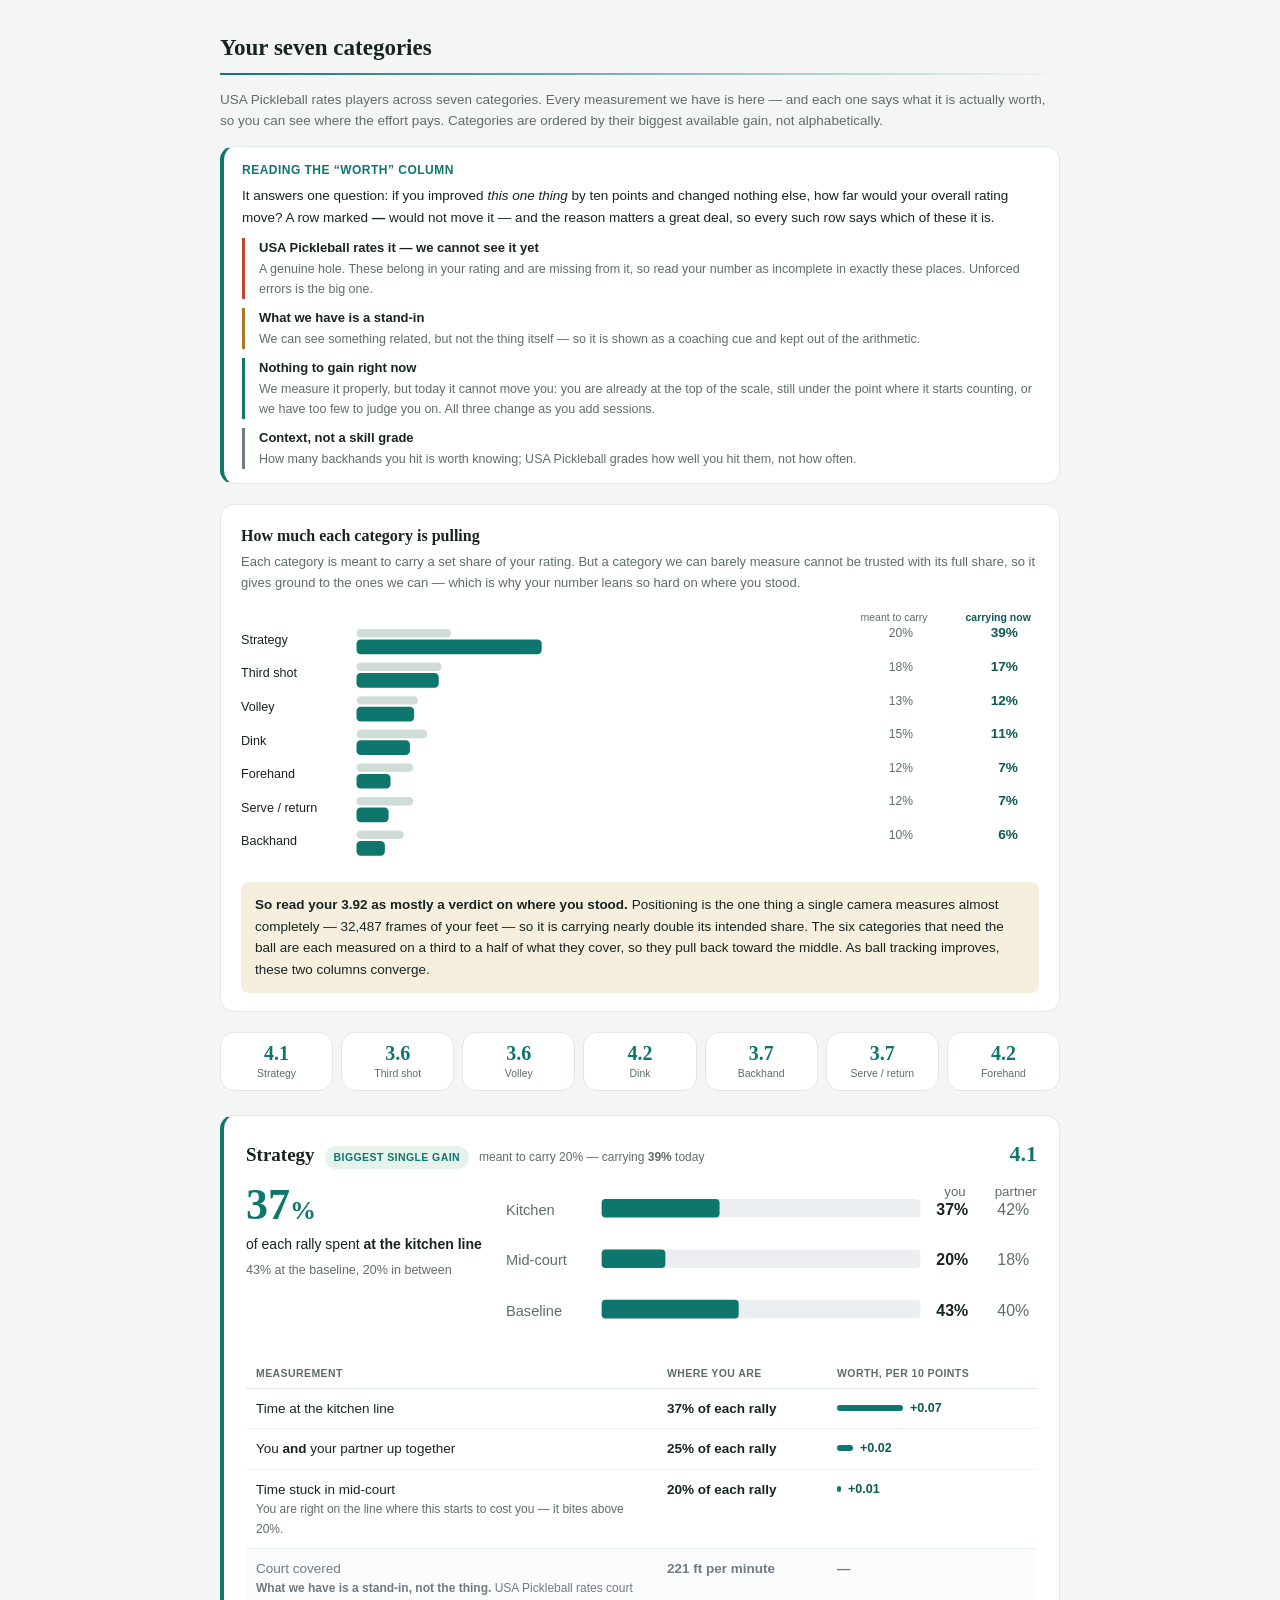
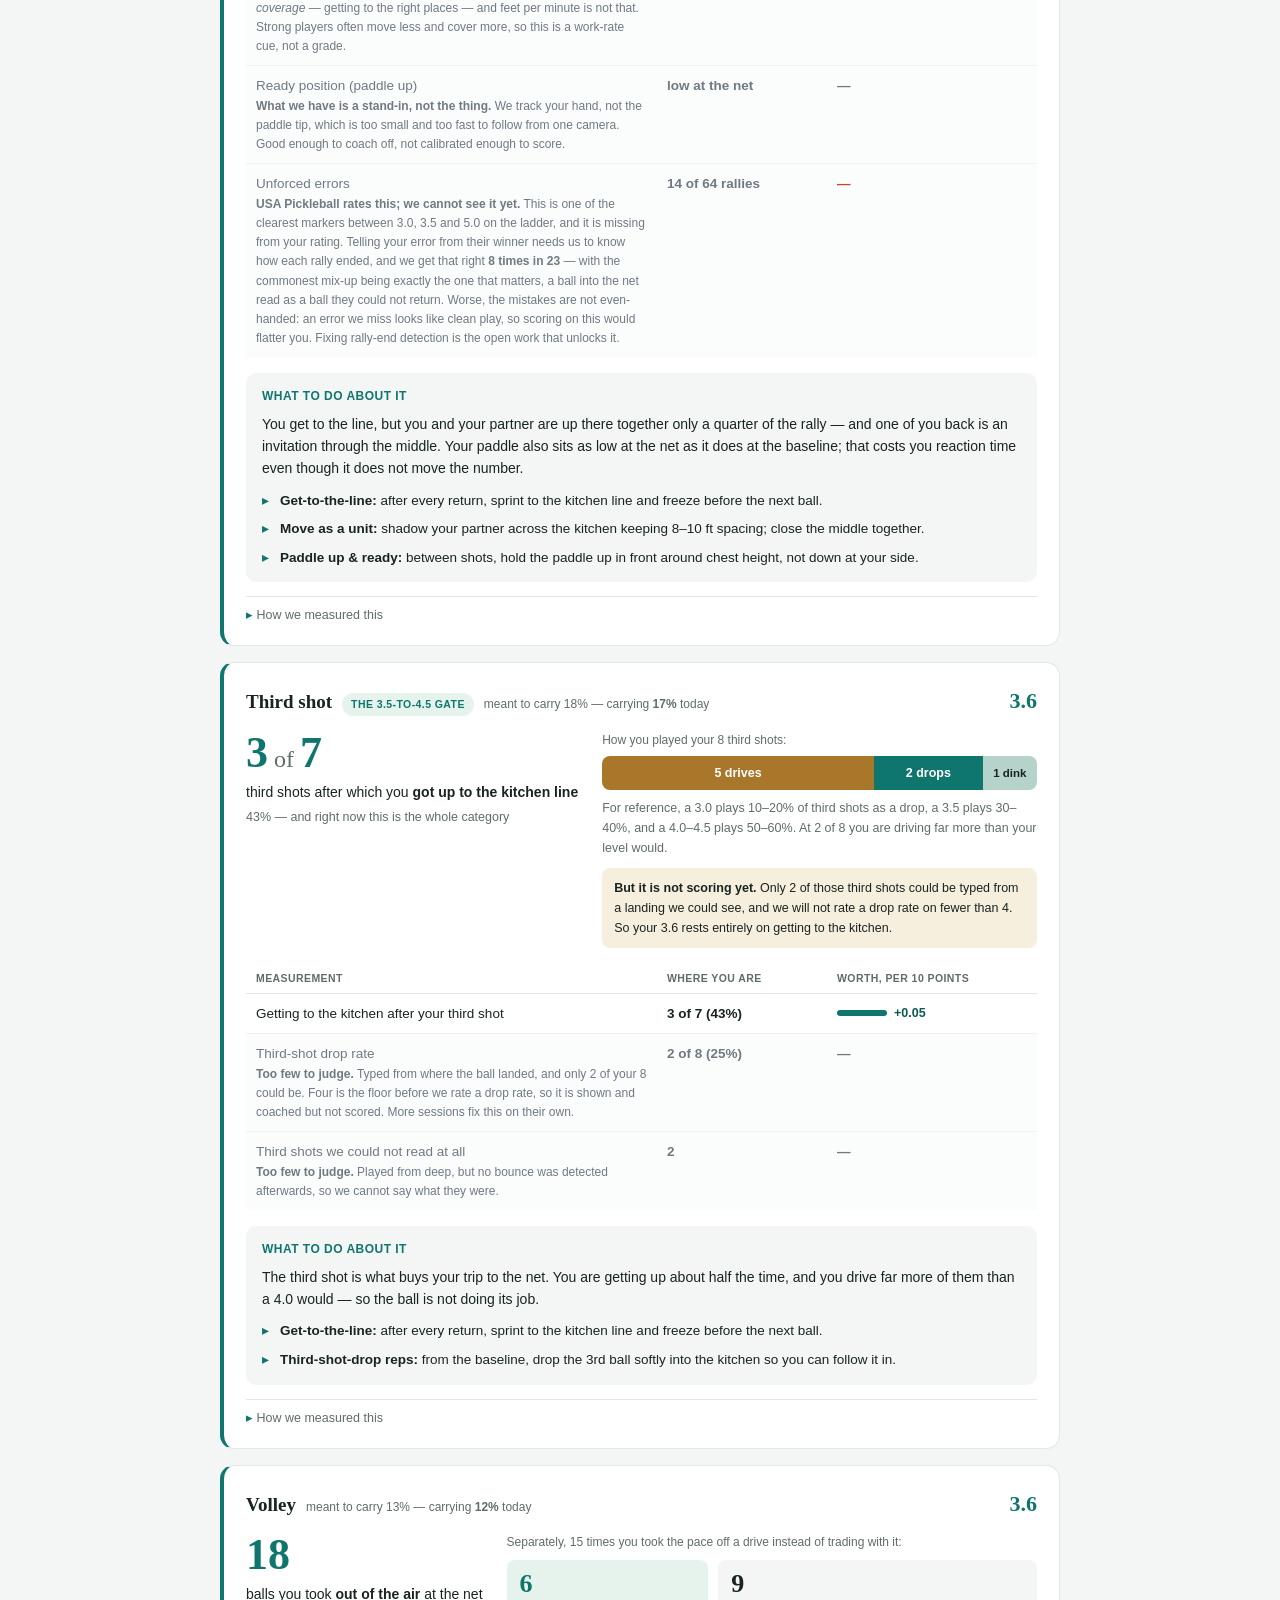
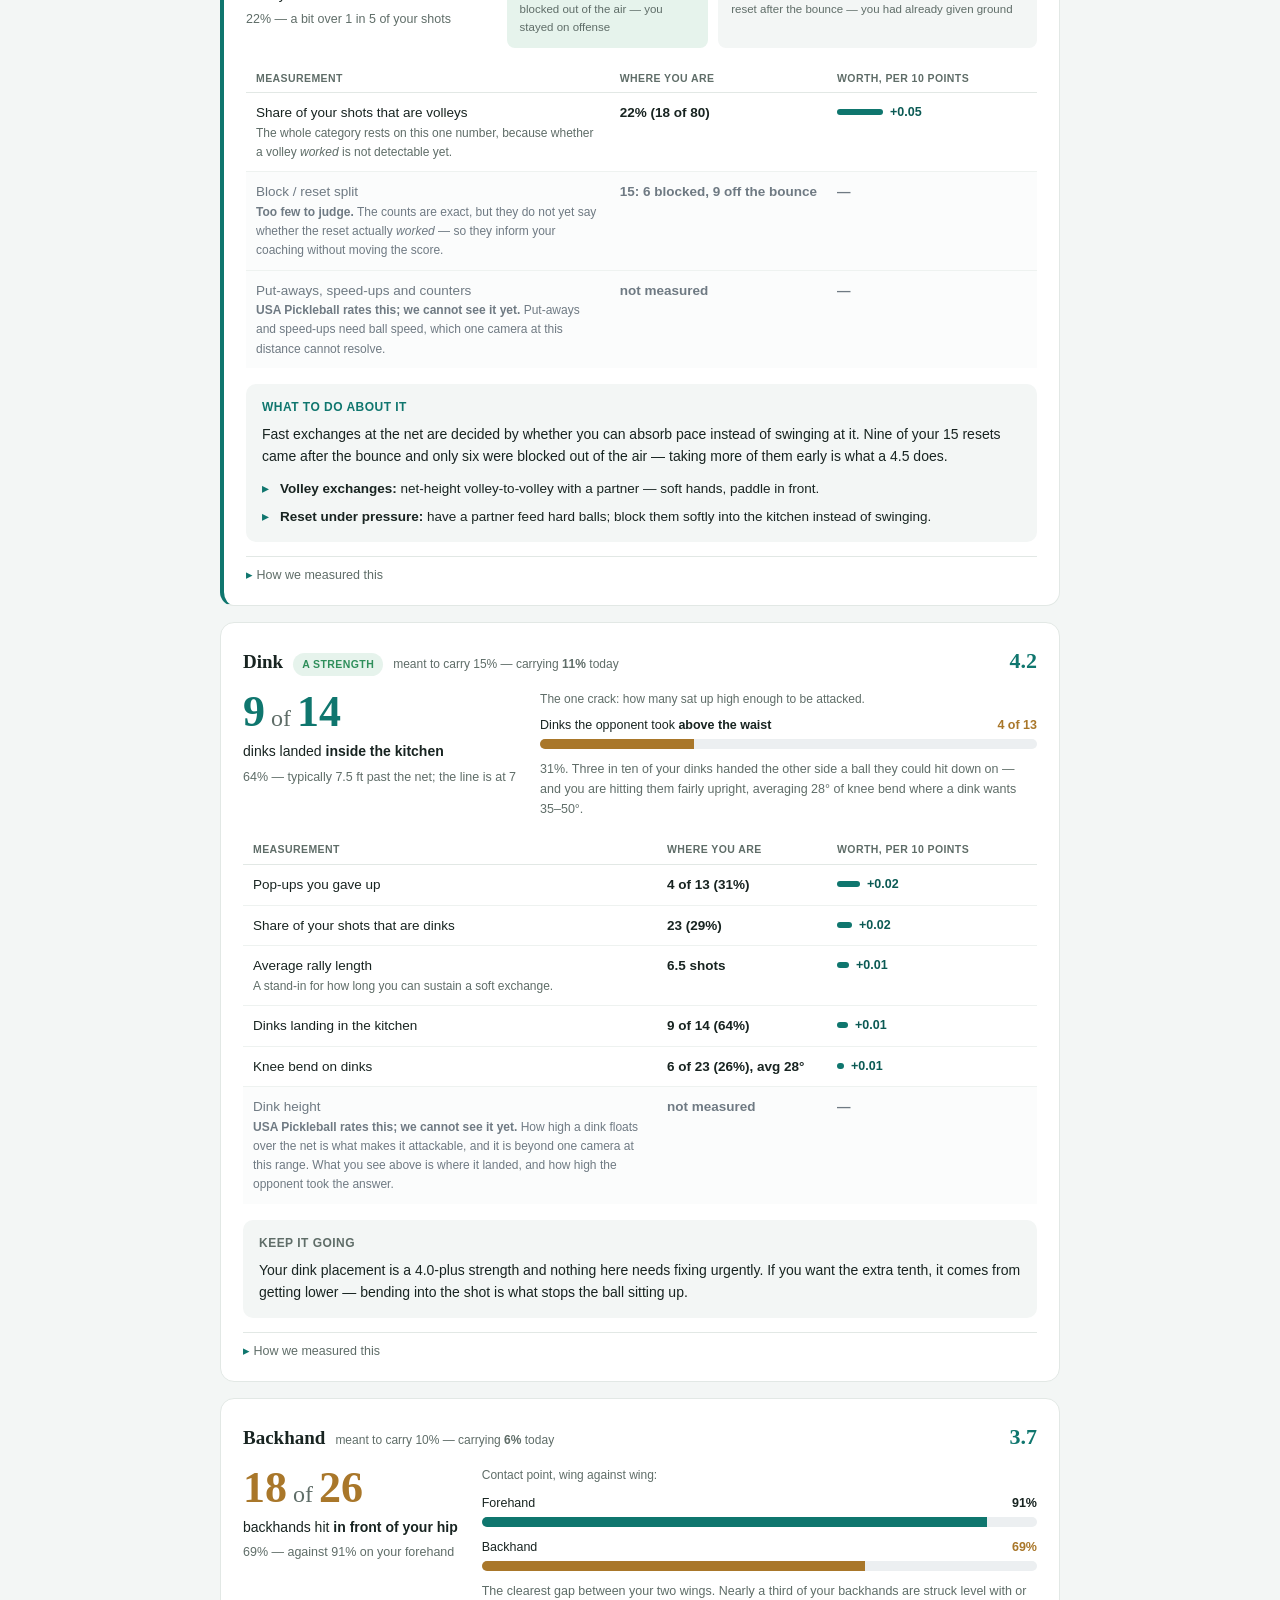
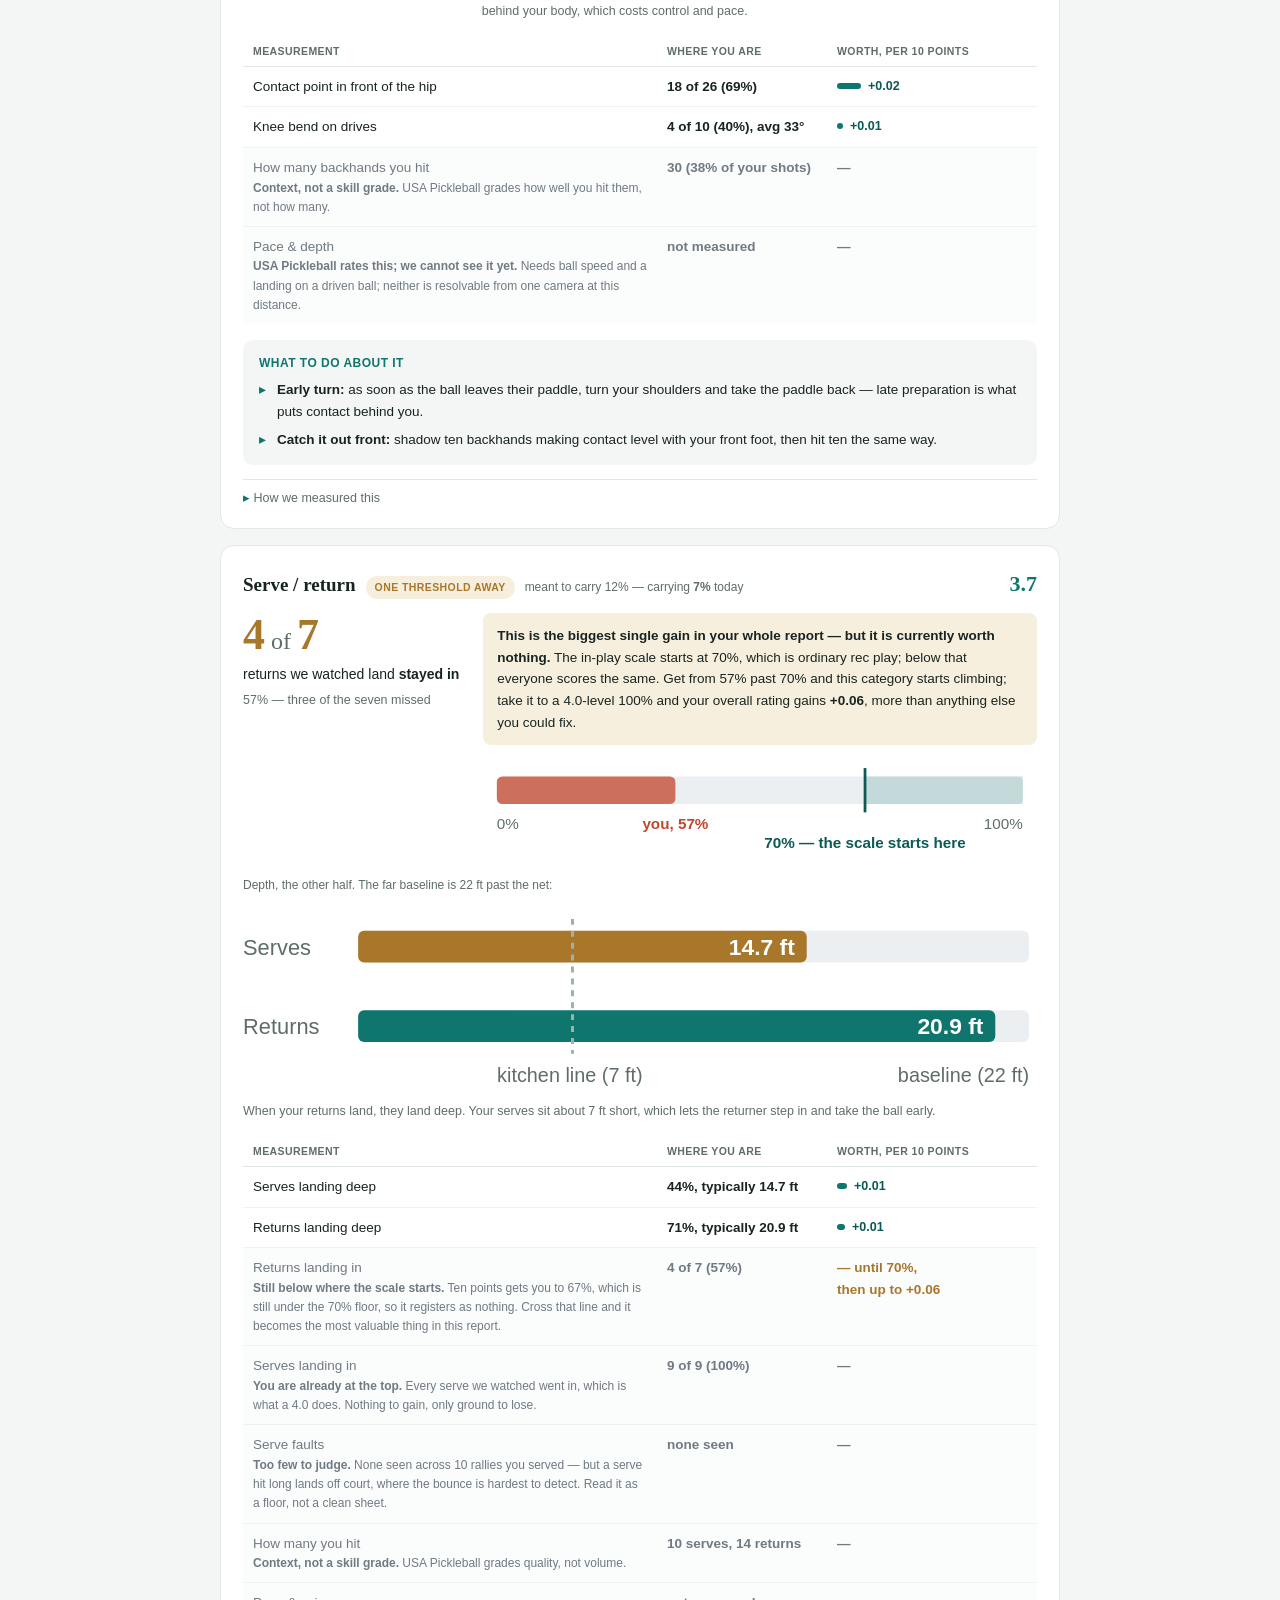
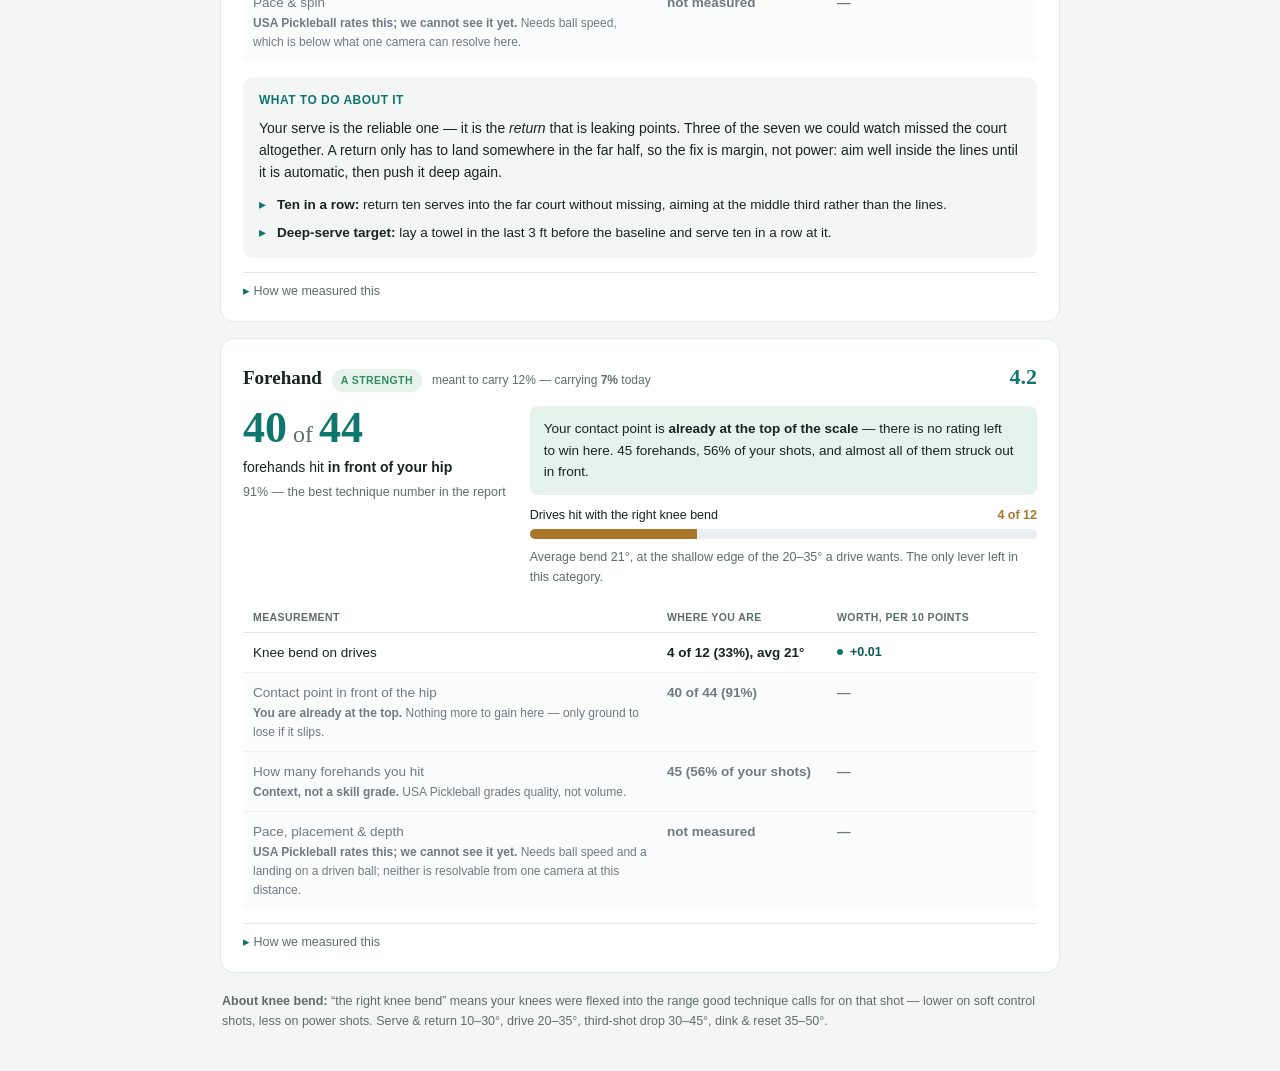
==== docs/design/Categories.dc.html @ 602f4922 "Save the report redesign, and the tool that made its numbers defensible The design is decided and re" ====
<!doctype html>
<html>
<head>
  <meta charset="utf-8">
  <script src="./support.js"></script>
</head>
<body>
<x-dc>
<helmet>
  <style>
    body{margin:0;background:#f3f6f5;color:#182421;
      font-family:-apple-system,BlinkMacSystemFont,"Segoe UI",Roboto,Helvetica,Arial,sans-serif;
      font-size:15px;line-height:1.6;-webkit-font-smoothing:antialiased;}
    a{color:#0b5a54;} a:hover{color:#0f766e;}
    h1,h2,h3,.serif{font-family:"Iowan Old Style","Palatino Linotype",Palatino,"Book Antiqua",Georgia,serif;}
    .num{font-variant-numeric:tabular-nums;}
    .mt{width:100%; border-collapse:collapse; font-size:13.5px;}
    .mt th{text-align:left; padding:6px 10px; color:#5f6d68; font-weight:600; font-size:10.5px;
      text-transform:uppercase; letter-spacing:.04em; border-bottom:1px solid #e2e8e5;}
    .mt td{padding:9px 10px; border-bottom:1px solid #eef2f0; vertical-align:top;}
    .mt tr:last-child td{border-bottom:0;}
    .mt .v{font-variant-numeric:tabular-nums; font-weight:600; white-space:nowrap;}
    .lev{display:flex; align-items:center; gap:7px; white-space:nowrap;}
    .lev i{display:block; height:6px; border-radius:3px; background:#0f766e;}
    .lev b{font-variant-numeric:tabular-nums; font-size:12.5px; color:#0b5a54;}
    .off td{color:#6f7a83; background:#fbfcfc;}
    .off .v{font-weight:600; color:#6f7a83;}
    .card{background:#ffffff; border:1px solid #e2e8e5; border-radius:14px;}
    .chip{font-size:10.5px; font-weight:700; letter-spacing:.04em; text-transform:uppercase;
      padding:3px 9px; border-radius:20px; white-space:nowrap;}
    .drill{font-size:13.5px; padding-left:18px; position:relative;}
    .drill span{position:absolute; left:0; color:#0f766e;}
    details > summary{cursor:pointer; list-style:none; color:#5f6d68; font-size:12.5px;
      padding:8px 0 0; border-top:1px solid #e2e8e5; margin-top:14px;}
    details > summary::-webkit-details-marker{display:none;}
    details > summary::before{content:"▸ "; color:#0f766e;}
    details[open] > summary::before{content:"▾ ";}
    details > summary:hover{color:#0b5a54;}
  </style>
</helmet>

<div style="max-width:840px; margin:0 auto; padding:30px 20px 40px;">

  <h2 style="font-size:23px; margin:0 0 6px; font-weight:600;">Your seven categories</h2>
  <div style="height:2px; background:linear-gradient(90deg,#0f766e,transparent); margin:0 0 14px;"></div>
  <p style="color:#5f6d68; font-size:13.5px; margin:0 0 14px; text-wrap:pretty;">USA Pickleball rates players across seven categories. Every measurement we have is here &mdash; and each one says what it is actually worth, so you can see where the effort pays. Categories are ordered by their biggest available gain, not alphabetically.</p>

  <div class="card" style="padding:14px 18px; margin-bottom:20px; border-left:4px solid #0f766e;">
    <div style="font-size:12px; font-weight:700; letter-spacing:.04em; text-transform:uppercase; color:#0f766e; margin-bottom:5px;">Reading the &ldquo;worth&rdquo; column</div>
    <p style="margin:0 0 10px; font-size:13.5px; text-wrap:pretty;">It answers one question: if you improved <i>this one thing</i> by ten points and changed nothing else, how far would your overall rating move? A row marked <b>&mdash;</b> would not move it &mdash; and the reason matters a great deal, so every such row says which of these it is.</p>
    <div style="display:flex; flex-direction:column; gap:9px;">
      <div style="padding-left:14px; border-left:3px solid #c2452d;">
        <div style="font-size:13px; font-weight:700;">USA Pickleball rates it &mdash; we cannot see it yet</div>
        <div style="font-size:12.5px; color:#5f6d68; text-wrap:pretty;">A genuine hole. These belong in your rating and are missing from it, so read your number as incomplete in exactly these places. Unforced errors is the big one.</div>
      </div>
      <div style="padding-left:14px; border-left:3px solid #a9772a;">
        <div style="font-size:13px; font-weight:700;">What we have is a stand-in</div>
        <div style="font-size:12.5px; color:#5f6d68; text-wrap:pretty;">We can see something related, but not the thing itself &mdash; so it is shown as a coaching cue and kept out of the arithmetic.</div>
      </div>
      <div style="padding-left:14px; border-left:3px solid #0f766e;">
        <div style="font-size:13px; font-weight:700;">Nothing to gain right now</div>
        <div style="font-size:12.5px; color:#5f6d68; text-wrap:pretty;">We measure it properly, but today it cannot move you: you are already at the top of the scale, still under the point where it starts counting, or we have too few to judge you on. All three change as you add sessions.</div>
      </div>
      <div style="padding-left:14px; border-left:3px solid #6f7a83;">
        <div style="font-size:13px; font-weight:700;">Context, not a skill grade</div>
        <div style="font-size:12.5px; color:#5f6d68; text-wrap:pretty;">How many backhands you hit is worth knowing; USA Pickleball grades how well you hit them, not how often.</div>
      </div>
    </div>
  </div>


  <div class="card" style="padding:18px 20px; margin-bottom:20px;">
    <h3 style="font-size:16px; margin:0 0 4px; font-weight:600;">How much each category is pulling</h3>
    <p style="margin:0 0 14px; font-size:13px; color:#5f6d68; text-wrap:pretty;">Each category is meant to carry a set share of your rating. But a category we can barely measure cannot be trusted with its full share, so it gives ground to the ones we can &mdash; which is why your number leans so hard on where you stood.</p>
    <svg viewBox="0 0 760 250" style="width:100%; height:auto; display:block;" role="img" aria-label="Intended versus actual share of the rating, by category">
      <g font-family="-apple-system,Segoe UI,Roboto,Helvetica,Arial,sans-serif" font-size="11" fill="#5f6d68">
        <text x="590" y="12" font-size="10">meant to carry</text>
        <text x="690" y="12" font-size="10" font-weight="700" fill="#0b5a54">carrying now</text>
      </g>
      <g font-family="-apple-system,Segoe UI,Roboto,Helvetica,Arial,sans-serif" font-size="12" fill="#182421">
        <text x="0" y="34">Strategy</text>
        <text x="0" y="66">Third shot</text>
        <text x="0" y="98">Volley</text>
        <text x="0" y="130">Dink</text>
        <text x="0" y="162">Forehand</text>
        <text x="0" y="194">Serve / return</text>
        <text x="0" y="226">Backhand</text>
      </g>
      <g fill="#cfdcd7">
        <rect x="110" y="20" width="90" height="8" rx="4"></rect>
        <rect x="110" y="52" width="81" height="8" rx="4"></rect>
        <rect x="110" y="84" width="58.5" height="8" rx="4"></rect>
        <rect x="110" y="116" width="67.5" height="8" rx="4"></rect>
        <rect x="110" y="148" width="54" height="8" rx="4"></rect>
        <rect x="110" y="180" width="54" height="8" rx="4"></rect>
        <rect x="110" y="212" width="45" height="8" rx="4"></rect>
      </g>
      <g fill="#0f766e">
        <rect x="110" y="30" width="176.4" height="14" rx="4"></rect>
        <rect x="110" y="62" width="78.3" height="14" rx="4"></rect>
        <rect x="110" y="94" width="54.9" height="14" rx="4"></rect>
        <rect x="110" y="126" width="50.9" height="14" rx="4"></rect>
        <rect x="110" y="158" width="32.4" height="14" rx="4"></rect>
        <rect x="110" y="190" width="30.6" height="14" rx="4"></rect>
        <rect x="110" y="222" width="27" height="14" rx="4"></rect>
      </g>
      <g font-family="-apple-system,Segoe UI,Roboto,Helvetica,Arial,sans-serif" font-size="11.5" fill="#5f6d68" text-anchor="end">
        <text x="640" y="28">20%</text><text x="640" y="60">18%</text><text x="640" y="92">13%</text>
        <text x="640" y="124">15%</text><text x="640" y="156">12%</text><text x="640" y="188">12%</text>
        <text x="640" y="220">10%</text>
      </g>
      <g font-family="-apple-system,Segoe UI,Roboto,Helvetica,Arial,sans-serif" font-size="13" font-weight="700" fill="#0b5a54" text-anchor="end">
        <text x="740" y="28">39%</text><text x="740" y="60">17%</text><text x="740" y="92">12%</text>
        <text x="740" y="124">11%</text><text x="740" y="156">7%</text><text x="740" y="188">7%</text>
        <text x="740" y="220">6%</text>
      </g>
    </svg>
    <div style="background:#f7efdd; border-radius:8px; padding:12px 14px; margin-top:12px;">
      <div style="font-size:13.5px; text-wrap:pretty;"><b>So read your 3.92 as mostly a verdict on where you stood.</b> Positioning is the one thing a single camera measures almost completely &mdash; 32,487 frames of your feet &mdash; so it is carrying nearly double its intended share. The six categories that need the ball are each measured on a third to a half of what they cover, so they pull back toward the middle. As ball tracking improves, these two columns converge.</div>
    </div>
  </div>

  <!-- MAP -->
  <div style="display:grid; grid-template-columns:repeat(7, minmax(0,1fr)); gap:8px; margin-bottom:24px;">
    <div class="card" style="padding:10px 6px; text-align:center;"><div class="serif num" style="font-size:20px; font-weight:600; color:#0f766e; line-height:1;">4.1</div><div style="font-size:10.5px; color:#5f6d68; margin-top:4px; line-height:1.3;">Strategy</div></div>
    <div class="card" style="padding:10px 6px; text-align:center;"><div class="serif num" style="font-size:20px; font-weight:600; color:#0f766e; line-height:1;">3.6</div><div style="font-size:10.5px; color:#5f6d68; margin-top:4px; line-height:1.3;">Third shot</div></div>
    <div class="card" style="padding:10px 6px; text-align:center;"><div class="serif num" style="font-size:20px; font-weight:600; color:#0f766e; line-height:1;">3.6</div><div style="font-size:10.5px; color:#5f6d68; margin-top:4px; line-height:1.3;">Volley</div></div>
    <div class="card" style="padding:10px 6px; text-align:center;"><div class="serif num" style="font-size:20px; font-weight:600; color:#0f766e; line-height:1;">4.2</div><div style="font-size:10.5px; color:#5f6d68; margin-top:4px; line-height:1.3;">Dink</div></div>
    <div class="card" style="padding:10px 6px; text-align:center;"><div class="serif num" style="font-size:20px; font-weight:600; color:#0f766e; line-height:1;">3.7</div><div style="font-size:10.5px; color:#5f6d68; margin-top:4px; line-height:1.3;">Backhand</div></div>
    <div class="card" style="padding:10px 6px; text-align:center;"><div class="serif num" style="font-size:20px; font-weight:600; color:#0f766e; line-height:1;">3.7</div><div style="font-size:10.5px; color:#5f6d68; margin-top:4px; line-height:1.3;">Serve / return</div></div>
    <div class="card" style="padding:10px 6px; text-align:center;"><div class="serif num" style="font-size:20px; font-weight:600; color:#0f766e; line-height:1;">4.2</div><div style="font-size:10.5px; color:#5f6d68; margin-top:4px; line-height:1.3;">Forehand</div></div>
  </div>

  <!-- ============ 1. STRATEGY ============ -->
  <div class="card" style="border-left:4px solid #0f766e; padding:20px 22px; margin:0 0 16px;">
    <div style="display:flex; align-items:baseline; gap:10px; flex-wrap:wrap; margin-bottom:12px;">
      <h3 style="font-size:19px; margin:0; font-weight:600;">Strategy</h3>
      <span class="chip" style="color:#0f766e; background:#e6f3ec;">Biggest single gain</span>
      <span style="font-size:12px; color:#5f6d68;">meant to carry 20% &mdash; carrying <b>39%</b> today</span>
      <span class="serif num" style="margin-left:auto; font-size:22px; font-weight:600; color:#0f766e;">4.1</span>
    </div>

    <div style="display:flex; flex-wrap:wrap; gap:24px; align-items:flex-start; margin-bottom:16px;">
      <div style="min-width:180px;">
        <div class="serif num" style="font-size:44px; font-weight:600; color:#0f766e; line-height:1;">37<span style="font-size:26px;">%</span></div>
        <p style="margin:6px 0 0; font-size:14px; text-wrap:pretty;">of each rally spent <b>at the kitchen line</b></p>
        <p style="margin:4px 0 0; color:#5f6d68; font-size:12.5px;">43% at the baseline, 20% in between</p>
      </div>
      <div style="flex:1; min-width:300px;">
        <svg viewBox="0 0 400 120" style="width:100%; height:auto; display:block;" role="img" aria-label="Your court time by zone against your partner's">
          <g font-family="-apple-system,Segoe UI,Roboto,Helvetica,Arial,sans-serif" font-size="11" fill="#5f6d68">
            <text x="0" y="24">Kitchen</text><text x="0" y="62">Mid-court</text><text x="0" y="100">Baseline</text>
            <text x="330" y="10" font-size="10">you</text><text x="368" y="10" font-size="10">partner</text>
          </g>
          <g>
            <rect x="72" y="12" width="240" height="14" rx="3" fill="#eceff1"></rect>
            <rect x="72" y="12" width="88.8" height="14" rx="3" fill="#0f766e"></rect>
            <rect x="72" y="50" width="240" height="14" rx="3" fill="#eceff1"></rect>
            <rect x="72" y="50" width="48" height="14" rx="3" fill="#0f766e"></rect>
            <rect x="72" y="88" width="240" height="14" rx="3" fill="#eceff1"></rect>
            <rect x="72" y="88" width="103.2" height="14" rx="3" fill="#0f766e"></rect>
          </g>
          <g font-family="-apple-system,Segoe UI,Roboto,Helvetica,Arial,sans-serif" font-size="12" font-weight="700" fill="#182421" text-anchor="middle">
            <text x="336" y="24">37%</text><text x="336" y="62">20%</text><text x="336" y="100">43%</text>
          </g>
          <g font-family="-apple-system,Segoe UI,Roboto,Helvetica,Arial,sans-serif" font-size="12" fill="#5f6d68" text-anchor="middle">
            <text x="382" y="24">42%</text><text x="382" y="62">18%</text><text x="382" y="100">40%</text>
          </g>
        </svg>
      </div>
    </div>

    <table class="mt">
      <thead><tr><th>Measurement</th><th style="width:150px;">Where you are</th><th style="width:190px;">Worth, per 10 points</th></tr></thead>
      <tbody>
        <tr><td>Time at the kitchen line</td><td class="v">37% of each rally</td><td><div class="lev"><i style="width:66px;"></i><b>+0.07</b></div></td></tr>
        <tr><td>You <b>and</b> your partner up together</td><td class="v">25% of each rally</td><td><div class="lev"><i style="width:16px;"></i><b>+0.02</b></div></td></tr>
        <tr><td>Time stuck in mid-court<div style="font-size:12px; color:#5f6d68;">You are right on the line where this starts to cost you &mdash; it bites above 20%.</div></td><td class="v">20% of each rally</td><td><div class="lev"><i style="width:4px;"></i><b>+0.01</b></div></td></tr>
        <tr class="off"><td>Court covered<div style="font-size:12px;"><b>What we have is a stand-in, not the thing.</b> USA Pickleball rates court <i>coverage</i> &mdash; getting to the right places &mdash; and feet per minute is not that. Strong players often move less and cover more, so this is a work-rate cue, not a grade.</div></td><td class="v">221 ft per minute</td><td><b style="color:#6f7a83;">&mdash;</b></td></tr>
        <tr class="off"><td>Ready position (paddle up)<div style="font-size:12px;"><b>What we have is a stand-in, not the thing.</b> We track your hand, not the paddle tip, which is too small and too fast to follow from one camera. Good enough to coach off, not calibrated enough to score.</div></td><td class="v">low at the net</td><td><b style="color:#6f7a83;">&mdash;</b></td></tr>
        <tr class="off" style="background:#fdf4f2;"><td>Unforced errors<div style="font-size:12px;"><b>USA Pickleball rates this; we cannot see it yet.</b> This is one of the clearest markers between 3.0, 3.5 and 5.0 on the ladder, and it is missing from your rating. Telling your error from their winner needs us to know how each rally ended, and we get that right <b>8 times in 23</b> &mdash; with the commonest mix-up being exactly the one that matters, a ball into the net read as a ball they could not return. Worse, the mistakes are not even-handed: an error we miss looks like clean play, so scoring on this would flatter you. Fixing rally-end detection is the open work that unlocks it.</div></td><td class="v">14 of 64 rallies</td><td><b style="color:#c2452d;">&mdash;</b></td></tr>
      </tbody>
    </table>

    <div style="background:#f3f6f5; border-radius:10px; padding:14px 16px; margin-top:16px;">
      <div style="font-size:12px; font-weight:700; letter-spacing:.04em; text-transform:uppercase; color:#0f766e; margin-bottom:6px;">What to do about it</div>
      <p style="margin:0 0 10px; font-size:14px; text-wrap:pretty;">You get to the line, but you and your partner are up there together only a quarter of the rally &mdash; and one of you back is an invitation through the middle. Your paddle also sits as low at the net as it does at the baseline; that costs you reaction time even though it does not move the number.</p>
      <div style="display:flex; flex-direction:column; gap:7px;">
        <div class="drill"><span>&#9656;</span><b>Get-to-the-line:</b> after every return, sprint to the kitchen line and freeze before the next ball.</div>
        <div class="drill"><span>&#9656;</span><b>Move as a unit:</b> shadow your partner across the kitchen keeping 8&ndash;10 ft spacing; close the middle together.</div>
        <div class="drill"><span>&#9656;</span><b>Paddle up &amp; ready:</b> between shots, hold the paddle up in front around chest height, not down at your side.</div>
      </div>
    </div>

    <details>
      <summary>How we measured this</summary>
      <div style="padding-top:10px;">
        <div style="display:flex; flex-wrap:wrap; gap:6px 16px; margin-bottom:10px;">
          <span style="font-size:12.5px;"><span style="color:#0f766e;">&#9679;</span> Kitchen-line positioning</span>
          <span style="font-size:12.5px;"><span style="color:#0f766e;">&#9679;</span> Moving as a team</span>
          <span style="font-size:12.5px;"><span style="color:#0f766e;">&#9679;</span> Court coverage</span>
          <span style="font-size:12.5px;"><span style="color:#0f766e;">&#9679;</span> Ready position</span>
          <span style="font-size:12.5px; color:#5f6d68;"><span style="color:#0f766e;">&#9675;</span> Stacking</span>
          <span style="font-size:12.5px; color:#5f6d68;"><span style="color:#0f766e;">&#9675;</span> Targeting weakness</span>
          <span style="font-size:12.5px; color:#5f6d68;"><span style="color:#0f766e;">&#9675;</span> Resets under pressure</span>
          <span style="font-size:12.5px; color:#5f6d68;"><span style="color:#0f766e;">&#9675;</span> Unforced errors</span>
        </div>
        <p style="margin:0 0 6px; font-size:12.5px; color:#5f6d68;">Position is read from your front foot, during live rallies only &mdash; standing about between points is excluded. 32,487 frames of you across the six sessions, which is why this is the most solid category in the report.</p>
        <p style="margin:0; font-size:12.5px; color:#5f6d68;">Paddle height is really <i>hand</i> height: at the kitchen your hands sit around the waist, the same as at the baseline, where they should be carried higher at the net and lower as you move back.</p>
      </div>
    </details>
  </div>

  <!-- ============ 2. THIRD SHOT ============ -->
  <div class="card" style="border-left:4px solid #0f766e; padding:20px 22px; margin:0 0 16px;">
    <div style="display:flex; align-items:baseline; gap:10px; flex-wrap:wrap; margin-bottom:12px;">
      <h3 style="font-size:19px; margin:0; font-weight:600;">Third shot</h3>
      <span class="chip" style="color:#0f766e; background:#e6f3ec;">The 3.5-to-4.5 gate</span>
      <span style="font-size:12px; color:#5f6d68;">meant to carry 18% &mdash; carrying <b>17%</b> today</span>
      <span class="serif num" style="margin-left:auto; font-size:22px; font-weight:600; color:#0f766e;">3.6</span>
    </div>

    <div style="display:flex; flex-wrap:wrap; gap:24px; align-items:flex-start; margin-bottom:16px;">
      <div style="min-width:180px;">
        <div class="serif num" style="font-size:44px; font-weight:600; color:#0f766e; line-height:1;">3<span style="font-size:24px; color:#5f6d68; font-weight:500;"> of </span>7</div>
        <p style="margin:6px 0 0; font-size:14px; text-wrap:pretty;">third shots after which you <b>got up to the kitchen line</b></p>
        <p style="margin:4px 0 0; color:#5f6d68; font-size:12.5px;">43% &mdash; and right now this is the whole category</p>
      </div>
      <div style="flex:1; min-width:300px;">
        <div style="font-size:12px; color:#5f6d68; margin-bottom:6px;">How you played your 8 third shots:</div>
        <div style="display:flex; height:34px; border-radius:8px; overflow:hidden; margin-bottom:8px;">
          <div style="width:62.5%; background:#a9772a; display:flex; align-items:center; justify-content:center; color:#fff; font-size:12.5px; font-weight:700;">5 drives</div>
          <div style="width:25%; background:#0f766e; display:flex; align-items:center; justify-content:center; color:#fff; font-size:12.5px; font-weight:700;">2 drops</div>
          <div style="width:12.5%; background:#b6d3cb; display:flex; align-items:center; justify-content:center; color:#182421; font-size:11.5px; font-weight:700;">1 dink</div>
        </div>
        <p style="margin:0 0 10px; font-size:12.5px; color:#5f6d68;">For reference, a 3.0 plays 10&ndash;20% of third shots as a drop, a 3.5 plays 30&ndash;40%, and a 4.0&ndash;4.5 plays 50&ndash;60%. At 2 of 8 you are driving far more than your level would.</p>
        <div style="background:#f7efdd; border-radius:8px; padding:10px 12px;">
          <div style="font-size:12.5px;"><b>But it is not scoring yet.</b> Only 2 of those third shots could be typed from a landing we could see, and we will not rate a drop rate on fewer than 4. So your 3.6 rests entirely on getting to the kitchen.</div>
        </div>
      </div>
    </div>

    <table class="mt">
      <thead><tr><th>Measurement</th><th style="width:150px;">Where you are</th><th style="width:190px;">Worth, per 10 points</th></tr></thead>
      <tbody>
        <tr><td>Getting to the kitchen after your third shot</td><td class="v">3 of 7 (43%)</td><td><div class="lev"><i style="width:50px;"></i><b>+0.05</b></div></td></tr>
        <tr class="off"><td>Third-shot drop rate<div style="font-size:12px;"><b>Too few to judge.</b> Typed from where the ball landed, and only 2 of your 8 could be. Four is the floor before we rate a drop rate, so it is shown and coached but not scored. More sessions fix this on their own.</div></td><td class="v">2 of 8 (25%)</td><td><b style="color:#6f7a83;">&mdash;</b></td></tr>
        <tr class="off"><td>Third shots we could not read at all<div style="font-size:12px;"><b>Too few to judge.</b> Played from deep, but no bounce was detected afterwards, so we cannot say what they were.</div></td><td class="v">2</td><td><b style="color:#6f7a83;">&mdash;</b></td></tr>
      </tbody>
    </table>

    <div style="background:#f3f6f5; border-radius:10px; padding:14px 16px; margin-top:16px;">
      <div style="font-size:12px; font-weight:700; letter-spacing:.04em; text-transform:uppercase; color:#0f766e; margin-bottom:6px;">What to do about it</div>
      <p style="margin:0 0 10px; font-size:14px; text-wrap:pretty;">The third shot is what buys your trip to the net. You are getting up about half the time, and you drive far more of them than a 4.0 would &mdash; so the ball is not doing its job.</p>
      <div style="display:flex; flex-direction:column; gap:7px;">
        <div class="drill"><span>&#9656;</span><b>Get-to-the-line:</b> after every return, sprint to the kitchen line and freeze before the next ball.</div>
        <div class="drill"><span>&#9656;</span><b>Third-shot-drop reps:</b> from the baseline, drop the 3rd ball softly into the kitchen so you can follow it in.</div>
      </div>
    </div>

    <details>
      <summary>How we measured this</summary>
      <div style="padding-top:10px;">
        <div style="display:flex; flex-wrap:wrap; gap:6px 16px; margin-bottom:10px;">
          <span style="font-size:12.5px;"><span style="color:#0f766e;">&#9679;</span> How often you play the 3rd shot</span>
          <span style="font-size:12.5px;"><span style="color:#0f766e;">&#9680;</span> Drop-vs-drive choice</span>
          <span style="font-size:12.5px;"><span style="color:#0f766e;">&#9679;</span> Transition success</span>
          <span style="font-size:12.5px; color:#5f6d68;"><span style="color:#0f766e;">&#9675;</span> Drop landing depth</span>
        </div>
        <p style="margin:0 0 6px; font-size:12.5px; color:#5f6d68;">Getting to the kitchen is measured from your feet in the four seconds after you hit &mdash; no ball tracking needed, so it works on <b>7 of your 8</b> third shots. That is why it carries the category while the ball-derived half cannot.</p>
        <p style="margin:0 0 6px; font-size:12.5px; color:#5f6d68;">A third shot is any ball you hit after a return, whoever served. 8 of them were yours across the six sessions &mdash; which is exactly why the drop rate cannot carry a rating yet.</p>
        <p style="margin:0; font-size:12.5px; color:#5f6d68;">The level bands for drop rate are your coach&rsquo;s calibration, not something read off the video.</p>
      </div>
    </details>
  </div>

  <!-- ============ 3. VOLLEY ============ -->
  <div class="card" style="border-left:4px solid #0f766e; padding:20px 22px; margin:0 0 16px;">
    <div style="display:flex; align-items:baseline; gap:10px; flex-wrap:wrap; margin-bottom:12px;">
      <h3 style="font-size:19px; margin:0; font-weight:600;">Volley</h3>
      <span style="font-size:12px; color:#5f6d68;">meant to carry 13% &mdash; carrying <b>12%</b> today</span>
      <span class="serif num" style="margin-left:auto; font-size:22px; font-weight:600; color:#0f766e;">3.6</span>
    </div>

    <div style="display:flex; flex-wrap:wrap; gap:24px; align-items:flex-start; margin-bottom:16px;">
      <div style="min-width:180px;">
        <div class="serif num" style="font-size:44px; font-weight:600; color:#0f766e; line-height:1;">18</div>
        <p style="margin:6px 0 0; font-size:14px; text-wrap:pretty;">balls you took <b>out of the air</b> at the net</p>
        <p style="margin:4px 0 0; color:#5f6d68; font-size:12.5px;">22% &mdash; a bit over 1 in 5 of your shots</p>
      </div>
      <div style="flex:1; min-width:300px;">
        <div style="font-size:12px; color:#5f6d68; margin-bottom:8px;">Separately, 15 times you took the pace off a drive instead of trading with it:</div>
        <div style="display:flex; gap:10px;">
          <div style="flex:6; background:#e6f3ec; border-radius:8px; padding:11px 13px;">
            <div class="serif num" style="font-size:26px; font-weight:600; color:#0f766e; line-height:1;">6</div>
            <div style="font-size:11.5px; color:#5f6d68; margin-top:3px;">blocked out of the air &mdash; you stayed on offense</div>
          </div>
          <div style="flex:10; background:#f3f6f5; border-radius:8px; padding:11px 13px;">
            <div class="serif num" style="font-size:26px; font-weight:600; color:#182421; line-height:1;">9</div>
            <div style="font-size:11.5px; color:#5f6d68; margin-top:3px;">reset after the bounce &mdash; you had already given ground</div>
          </div>
        </div>
      </div>
    </div>

    <table class="mt">
      <thead><tr><th>Measurement</th><th style="width:150px;">Where you are</th><th style="width:190px;">Worth, per 10 points</th></tr></thead>
      <tbody>
        <tr><td>Share of your shots that are volleys<div style="font-size:12px; color:#5f6d68;">The whole category rests on this one number, because whether a volley <i>worked</i> is not detectable yet.</div></td><td class="v">22% (18 of 80)</td><td><div class="lev"><i style="width:46px;"></i><b>+0.05</b></div></td></tr>
        <tr class="off"><td>Block / reset split<div style="font-size:12px;"><b>Too few to judge.</b> The counts are exact, but they do not yet say whether the reset actually <i>worked</i> &mdash; so they inform your coaching without moving the score.</div></td><td class="v">15: 6 blocked, 9 off the bounce</td><td><b style="color:#6f7a83;">&mdash;</b></td></tr>
        <tr class="off"><td>Put-aways, speed-ups and counters<div style="font-size:12px;"><b>USA Pickleball rates this; we cannot see it yet.</b> Put-aways and speed-ups need ball speed, which one camera at this distance cannot resolve.</div></td><td class="v">not measured</td><td><b style="color:#6f7a83;">&mdash;</b></td></tr>
      </tbody>
    </table>

    <div style="background:#f3f6f5; border-radius:10px; padding:14px 16px; margin-top:16px;">
      <div style="font-size:12px; font-weight:700; letter-spacing:.04em; text-transform:uppercase; color:#0f766e; margin-bottom:6px;">What to do about it</div>
      <p style="margin:0 0 10px; font-size:14px; text-wrap:pretty;">Fast exchanges at the net are decided by whether you can absorb pace instead of swinging at it. Nine of your 15 resets came after the bounce and only six were blocked out of the air &mdash; taking more of them early is what a 4.5 does.</p>
      <div style="display:flex; flex-direction:column; gap:7px;">
        <div class="drill"><span>&#9656;</span><b>Volley exchanges:</b> net-height volley-to-volley with a partner &mdash; soft hands, paddle in front.</div>
        <div class="drill"><span>&#9656;</span><b>Reset under pressure:</b> have a partner feed hard balls; block them softly into the kitchen instead of swinging.</div>
      </div>
    </div>

    <details>
      <summary>How we measured this</summary>
      <div style="padding-top:10px;">
        <div style="display:flex; flex-wrap:wrap; gap:6px 16px; margin-bottom:10px;">
          <span style="font-size:12.5px;"><span style="color:#0f766e;">&#9680;</span> How often you volley at the net</span>
          <span style="font-size:12.5px;"><span style="color:#0f766e;">&#9679;</span> Block / reset</span>
          <span style="font-size:12.5px; color:#5f6d68;"><span style="color:#0f766e;">&#9675;</span> Put-aways</span>
          <span style="font-size:12.5px; color:#5f6d68;"><span style="color:#0f766e;">&#9675;</span> Speed-ups &amp; counters</span>
        </div>
        <p style="margin:0; font-size:12.5px; color:#5f6d68;">A volley is a shot with no bounce in front of it. That call is right more often than not but not yet reliable, so 18 is a floor: shot-by-shot review of these clips found volleys of yours we had missed. It is the single number in this report most likely to move as detection improves.</p>
      </div>
    </details>
  </div>

  <!-- ============ 4. DINK ============ -->
  <div class="card" style="padding:20px 22px; margin:0 0 16px;">
    <div style="display:flex; align-items:baseline; gap:10px; flex-wrap:wrap; margin-bottom:12px;">
      <h3 style="font-size:19px; margin:0; font-weight:600;">Dink</h3>
      <span class="chip" style="color:#2f8f5b; background:#e6f3ec;">A strength</span>
      <span style="font-size:12px; color:#5f6d68;">meant to carry 15% &mdash; carrying <b>11%</b> today</span>
      <span class="serif num" style="margin-left:auto; font-size:22px; font-weight:600; color:#0f766e;">4.2</span>
    </div>

    <div style="display:flex; flex-wrap:wrap; gap:24px; align-items:flex-start; margin-bottom:16px;">
      <div style="min-width:180px;">
        <div class="serif num" style="font-size:44px; font-weight:600; color:#0f766e; line-height:1;">9<span style="font-size:24px; color:#5f6d68; font-weight:500;"> of </span>14</div>
        <p style="margin:6px 0 0; font-size:14px; text-wrap:pretty;">dinks landed <b>inside the kitchen</b></p>
        <p style="margin:4px 0 0; color:#5f6d68; font-size:12.5px;">64% &mdash; typically 7.5 ft past the net; the line is at 7</p>
      </div>
      <div style="flex:1; min-width:300px;">
        <div style="font-size:12px; color:#5f6d68; margin-bottom:6px;">The one crack: how many sat up high enough to be attacked.</div>
        <div style="display:flex; justify-content:space-between; font-size:12.5px; margin-bottom:4px;"><span>Dinks the opponent took <b>above the waist</b></span><span class="num" style="font-weight:700; color:#a9772a;">4 of 13</span></div>
        <div style="height:10px; border-radius:5px; background:#eceff1; overflow:hidden;"><div style="width:31%; height:100%; background:#a9772a;"></div></div>
        <p style="margin:10px 0 0; font-size:12.5px; color:#5f6d68; text-wrap:pretty;">31%. Three in ten of your dinks handed the other side a ball they could hit down on &mdash; and you are hitting them fairly upright, averaging 28&deg; of knee bend where a dink wants 35&ndash;50&deg;.</p>
      </div>
    </div>

    <table class="mt">
      <thead><tr><th>Measurement</th><th style="width:150px;">Where you are</th><th style="width:190px;">Worth, per 10 points</th></tr></thead>
      <tbody>
        <tr><td>Pop-ups you gave up</td><td class="v">4 of 13 (31%)</td><td><div class="lev"><i style="width:23px;"></i><b>+0.02</b></div></td></tr>
        <tr><td>Share of your shots that are dinks</td><td class="v">23 (29%)</td><td><div class="lev"><i style="width:15px;"></i><b>+0.02</b></div></td></tr>
        <tr><td>Average rally length<div style="font-size:12px; color:#5f6d68;">A stand-in for how long you can sustain a soft exchange.</div></td><td class="v">6.5 shots</td><td><div class="lev"><i style="width:12px;"></i><b>+0.01</b></div></td></tr>
        <tr><td>Dinks landing in the kitchen</td><td class="v">9 of 14 (64%)</td><td><div class="lev"><i style="width:11px;"></i><b>+0.01</b></div></td></tr>
        <tr><td>Knee bend on dinks</td><td class="v">6 of 23 (26%), avg 28&deg;</td><td><div class="lev"><i style="width:7px;"></i><b>+0.01</b></div></td></tr>
        <tr class="off"><td>Dink height<div style="font-size:12px;"><b>USA Pickleball rates this; we cannot see it yet.</b> How high a dink floats over the net is what makes it attackable, and it is beyond one camera at this range. What you see above is where it landed, and how high the opponent took the answer.</div></td><td class="v">not measured</td><td><b style="color:#6f7a83;">&mdash;</b></td></tr>
      </tbody>
    </table>

    <div style="background:#f3f6f5; border-radius:10px; padding:14px 16px; margin-top:16px;">
      <div style="font-size:12px; font-weight:700; letter-spacing:.04em; text-transform:uppercase; color:#5f6d68; margin-bottom:6px;">Keep it going</div>
      <p style="margin:0; font-size:14px; text-wrap:pretty;">Your dink placement is a 4.0-plus strength and nothing here needs fixing urgently. If you want the extra tenth, it comes from getting lower &mdash; bending into the shot is what stops the ball sitting up.</p>
    </div>

    <details>
      <summary>How we measured this</summary>
      <div style="padding-top:10px;">
        <div style="display:flex; flex-wrap:wrap; gap:6px 16px; margin-bottom:10px;">
          <span style="font-size:12.5px;"><span style="color:#0f766e;">&#9680;</span> How much you dink</span>
          <span style="font-size:12.5px;"><span style="color:#0f766e;">&#9680;</span> Dink-rally length</span>
          <span style="font-size:12.5px;"><span style="color:#0f766e;">&#9679;</span> Knee bend</span>
          <span style="font-size:12.5px;"><span style="color:#0f766e;">&#9679;</span> Depth control</span>
          <span style="font-size:12.5px;"><span style="color:#0f766e;">&#9679;</span> Pop-ups</span>
        </div>
        <p style="margin:0; font-size:12.5px; color:#5f6d68;">23 dinks of yours. Depth needs the landing bounce, found for <b>14</b>; a pop-up needs the ball to come <i>back</i> so we can see how high the opponent took it, which happened for <b>13</b>. Rally length is a match-wide average, not yours alone.</p>
      </div>
    </details>
  </div>

  <!-- ============ 5. BACKHAND ============ -->
  <div class="card" style="padding:20px 22px; margin:0 0 16px;">
    <div style="display:flex; align-items:baseline; gap:10px; flex-wrap:wrap; margin-bottom:12px;">
      <h3 style="font-size:19px; margin:0; font-weight:600;">Backhand</h3>
      <span style="font-size:12px; color:#5f6d68;">meant to carry 10% &mdash; carrying <b>6%</b> today</span>
      <span class="serif num" style="margin-left:auto; font-size:22px; font-weight:600; color:#0f766e;">3.7</span>
    </div>

    <div style="display:flex; flex-wrap:wrap; gap:24px; align-items:flex-start; margin-bottom:16px;">
      <div style="min-width:180px;">
        <div class="serif num" style="font-size:44px; font-weight:600; color:#a9772a; line-height:1;">18<span style="font-size:24px; color:#5f6d68; font-weight:500;"> of </span>26</div>
        <p style="margin:6px 0 0; font-size:14px; text-wrap:pretty;">backhands hit <b>in front of your hip</b></p>
        <p style="margin:4px 0 0; color:#5f6d68; font-size:12.5px;">69% &mdash; against 91% on your forehand</p>
      </div>
      <div style="flex:1; min-width:300px;">
        <div style="font-size:12px; color:#5f6d68; margin-bottom:8px;">Contact point, wing against wing:</div>
        <div style="display:flex; justify-content:space-between; font-size:12.5px; margin-bottom:4px;"><span>Forehand</span><span class="num" style="font-weight:700;">91%</span></div>
        <div style="height:10px; border-radius:5px; background:#eceff1; overflow:hidden; margin-bottom:10px;"><div style="width:91%; height:100%; background:#0f766e;"></div></div>
        <div style="display:flex; justify-content:space-between; font-size:12.5px; margin-bottom:4px;"><span>Backhand</span><span class="num" style="font-weight:700; color:#a9772a;">69%</span></div>
        <div style="height:10px; border-radius:5px; background:#eceff1; overflow:hidden;"><div style="width:69%; height:100%; background:#a9772a;"></div></div>
        <p style="margin:10px 0 0; font-size:12.5px; color:#5f6d68; text-wrap:pretty;">The clearest gap between your two wings. Nearly a third of your backhands are struck level with or behind your body, which costs control and pace.</p>
      </div>
    </div>

    <table class="mt">
      <thead><tr><th>Measurement</th><th style="width:150px;">Where you are</th><th style="width:190px;">Worth, per 10 points</th></tr></thead>
      <tbody>
        <tr><td>Contact point in front of the hip</td><td class="v">18 of 26 (69%)</td><td><div class="lev"><i style="width:24px;"></i><b>+0.02</b></div></td></tr>
        <tr><td>Knee bend on drives</td><td class="v">4 of 10 (40%), avg 33&deg;</td><td><div class="lev"><i style="width:6px;"></i><b>+0.01</b></div></td></tr>
        <tr class="off"><td>How many backhands you hit<div style="font-size:12px;"><b>Context, not a skill grade.</b> USA Pickleball grades how well you hit them, not how many.</div></td><td class="v">30 (38% of your shots)</td><td><b style="color:#6f7a83;">&mdash;</b></td></tr>
        <tr class="off"><td>Pace &amp; depth<div style="font-size:12px;"><b>USA Pickleball rates this; we cannot see it yet.</b> Needs ball speed and a landing on a driven ball; neither is resolvable from one camera at this distance.</div></td><td class="v">not measured</td><td><b style="color:#6f7a83;">&mdash;</b></td></tr>
      </tbody>
    </table>

    <div style="background:#f3f6f5; border-radius:10px; padding:14px 16px; margin-top:16px;">
      <div style="font-size:12px; font-weight:700; letter-spacing:.04em; text-transform:uppercase; color:#0f766e; margin-bottom:6px;">What to do about it</div>
      <div style="display:flex; flex-direction:column; gap:7px;">
        <div class="drill"><span>&#9656;</span><b>Early turn:</b> as soon as the ball leaves their paddle, turn your shoulders and take the paddle back &mdash; late preparation is what puts contact behind you.</div>
        <div class="drill"><span>&#9656;</span><b>Catch it out front:</b> shadow ten backhands making contact level with your front foot, then hit ten the same way.</div>
      </div>
    </div>

    <details>
      <summary>How we measured this</summary>
      <div style="padding-top:10px;">
        <div style="display:flex; flex-wrap:wrap; gap:6px 16px; margin-bottom:10px;">
          <span style="font-size:12.5px;"><span style="color:#0f766e;">&#9679;</span> How many backhands you hit</span>
          <span style="font-size:12.5px;"><span style="color:#0f766e;">&#9679;</span> Contact point</span>
          <span style="font-size:12.5px;"><span style="color:#0f766e;">&#9679;</span> Knee bend on drives</span>
          <span style="font-size:12.5px; color:#5f6d68;"><span style="color:#0f766e;">&#9675;</span> Pace &amp; depth</span>
        </div>
        <p style="margin:0; font-size:12.5px; color:#5f6d68;">Contact point and knee bend come from body pose rather than the ball, so they are read on nearly every shot &mdash; 26 of your 30 backhands, 10 of the drives among them.</p>
      </div>
    </details>
  </div>

  <!-- ============ 6. SERVE / RETURN ============ -->
  <div class="card" style="padding:20px 22px; margin:0 0 16px;">
    <div style="display:flex; align-items:baseline; gap:10px; flex-wrap:wrap; margin-bottom:12px;">
      <h3 style="font-size:19px; margin:0; font-weight:600;">Serve / return</h3>
      <span class="chip" style="color:#a9772a; background:#f7efdd;">One threshold away</span>
      <span style="font-size:12px; color:#5f6d68;">meant to carry 12% &mdash; carrying <b>7%</b> today</span>
      <span class="serif num" style="margin-left:auto; font-size:22px; font-weight:600; color:#0f766e;">3.7</span>
    </div>

    <div style="display:flex; flex-wrap:wrap; gap:24px; align-items:flex-start; margin-bottom:16px;">
      <div style="min-width:180px;">
        <div class="serif num" style="font-size:44px; font-weight:600; color:#a9772a; line-height:1;">4<span style="font-size:24px; color:#5f6d68; font-weight:500;"> of </span>7</div>
        <p style="margin:6px 0 0; font-size:14px; text-wrap:pretty;">returns we watched land <b>stayed in</b></p>
        <p style="margin:4px 0 0; color:#5f6d68; font-size:12.5px;">57% &mdash; three of the seven missed</p>
      </div>
      <div style="flex:1; min-width:300px;">
        <div style="background:#f7efdd; border-radius:8px; padding:12px 14px; margin-bottom:12px;">
          <div style="font-size:13.5px; text-wrap:pretty;"><b>This is the biggest single gain in your whole report &mdash; but it is currently worth nothing.</b> The in-play scale starts at 70%, which is ordinary rec play; below that everyone scores the same. Get from 57% past 70% and this category starts climbing; take it to a 4.0-level 100% and your overall rating gains <b>+0.06</b>, more than anything else you could fix.</div>
        </div>
        <svg viewBox="0 0 400 74" style="width:100%; height:auto; display:block;" role="img" aria-label="Returns landing in, 57 percent, against a scale that starts at 70 percent">
          <rect x="10" y="14" width="380" height="20" rx="4" fill="#eceff1"></rect>
          <rect x="10" y="14" width="129" height="20" rx="4" fill="#c2452d" opacity="0.75"></rect>
          <rect x="276" y="14" width="114" height="20" fill="#0f766e" opacity="0.18"></rect>
          <line x1="276" y1="8" x2="276" y2="40" stroke="#0b5a54" stroke-width="2"></line>
          <g font-family="-apple-system,Segoe UI,Roboto,Helvetica,Arial,sans-serif" font-size="11" fill="#5f6d68">
            <text x="10" y="52">0%</text>
            <text x="139" y="52" text-anchor="middle" font-weight="700" fill="#c2452d">you, 57%</text>
            <text x="276" y="66" text-anchor="middle" font-weight="700" fill="#0b5a54">70% &mdash; the scale starts here</text>
            <text x="390" y="52" text-anchor="end">100%</text>
          </g>
        </svg>
      </div>
    </div>

    <div style="display:flex; flex-wrap:wrap; gap:20px; align-items:flex-start; margin-bottom:16px;">
      <div style="flex:1; min-width:280px;">
        <div style="font-size:12px; color:#5f6d68; margin-bottom:8px;">Depth, the other half. The far baseline is 22 ft past the net:</div>
        <svg viewBox="0 0 400 96" style="width:100%; height:auto; display:block;" role="img" aria-label="Serve depth 14.7 feet, return depth 20.9 feet, against a 22 foot baseline">
          <g font-family="-apple-system,Segoe UI,Roboto,Helvetica,Arial,sans-serif" font-size="11" fill="#5f6d68">
            <text x="0" y="26">Serves</text><text x="0" y="66">Returns</text>
            <text x="128" y="90" font-size="10">kitchen line (7 ft)</text>
            <text x="396" y="90" font-size="10" text-anchor="end">baseline (22 ft)</text>
          </g>
          <rect x="58" y="14" width="338" height="16" rx="3" fill="#eceff1"></rect>
          <rect x="58" y="14" width="226" height="16" rx="3" fill="#a9772a"></rect>
          <rect x="58" y="54" width="338" height="16" rx="3" fill="#eceff1"></rect>
          <rect x="58" y="54" width="321" height="16" rx="3" fill="#0f766e"></rect>
          <line x1="166" y1="8" x2="166" y2="76" stroke="#9db3aa" stroke-width="1.5" stroke-dasharray="3 3"></line>
          <g font-family="-apple-system,Segoe UI,Roboto,Helvetica,Arial,sans-serif" font-size="11.5" font-weight="700" fill="#ffffff">
            <text x="278" y="26" text-anchor="end">14.7 ft</text>
            <text x="373" y="66" text-anchor="end">20.9 ft</text>
          </g>
        </svg>
        <p style="margin:8px 0 0; font-size:12.5px; color:#5f6d68; text-wrap:pretty;">When your returns land, they land deep. Your serves sit about 7 ft short, which lets the returner step in and take the ball early.</p>
      </div>
    </div>

    <table class="mt">
      <thead><tr><th>Measurement</th><th style="width:150px;">Where you are</th><th style="width:190px;">Worth, per 10 points</th></tr></thead>
      <tbody>
        <tr><td>Serves landing deep</td><td class="v">44%, typically 14.7 ft</td><td><div class="lev"><i style="width:10px;"></i><b>+0.01</b></div></td></tr>
        <tr><td>Returns landing deep</td><td class="v">71%, typically 20.9 ft</td><td><div class="lev"><i style="width:8px;"></i><b>+0.01</b></div></td></tr>
        <tr class="off" style="background:#fdf9f0;"><td>Returns landing in<div style="font-size:12px;"><b>Still below where the scale starts.</b> Ten points gets you to 67%, which is still under the 70% floor, so it registers as nothing. Cross that line and it becomes the most valuable thing in this report.</div></td><td class="v">4 of 7 (57%)</td><td><b style="color:#a9772a;">&mdash; until 70%,<br>then up to +0.06</b></td></tr>
        <tr class="off"><td>Serves landing in<div style="font-size:12px;"><b>You are already at the top.</b> Every serve we watched went in, which is what a 4.0 does. Nothing to gain, only ground to lose.</div></td><td class="v">9 of 9 (100%)</td><td><b style="color:#6f7a83;">&mdash;</b></td></tr>
        <tr class="off"><td>Serve faults<div style="font-size:12px;"><b>Too few to judge.</b> None seen across 10 rallies you served &mdash; but a serve hit long lands off court, where the bounce is hardest to detect. Read it as a floor, not a clean sheet.</div></td><td class="v">none seen</td><td><b style="color:#6f7a83;">&mdash;</b></td></tr>
        <tr class="off"><td>How many you hit<div style="font-size:12px;"><b>Context, not a skill grade.</b> USA Pickleball grades quality, not volume.</div></td><td class="v">10 serves, 14 returns</td><td><b style="color:#6f7a83;">&mdash;</b></td></tr>
        <tr class="off"><td>Pace &amp; spin<div style="font-size:12px;"><b>USA Pickleball rates this; we cannot see it yet.</b> Needs ball speed, which is below what one camera can resolve here.</div></td><td class="v">not measured</td><td><b style="color:#6f7a83;">&mdash;</b></td></tr>
      </tbody>
    </table>

    <div style="background:#f3f6f5; border-radius:10px; padding:14px 16px; margin-top:16px;">
      <div style="font-size:12px; font-weight:700; letter-spacing:.04em; text-transform:uppercase; color:#0f766e; margin-bottom:6px;">What to do about it</div>
      <p style="margin:0 0 10px; font-size:14px; text-wrap:pretty;">Your serve is the reliable one &mdash; it is the <i>return</i> that is leaking points. Three of the seven we could watch missed the court altogether. A return only has to land somewhere in the far half, so the fix is margin, not power: aim well inside the lines until it is automatic, then push it deep again.</p>
      <div style="display:flex; flex-direction:column; gap:7px;">
        <div class="drill"><span>&#9656;</span><b>Ten in a row:</b> return ten serves into the far court without missing, aiming at the middle third rather than the lines.</div>
        <div class="drill"><span>&#9656;</span><b>Deep-serve target:</b> lay a towel in the last 3 ft before the baseline and serve ten in a row at it.</div>
      </div>
    </div>

    <details>
      <summary>How we measured this</summary>
      <div style="padding-top:10px;">
        <div style="display:flex; flex-wrap:wrap; gap:6px 16px; margin-bottom:10px;">
          <span style="font-size:12.5px;"><span style="color:#0f766e;">&#9679;</span> Serve / return count</span>
          <span style="font-size:12.5px;"><span style="color:#0f766e;">&#9679;</span> In-play rate</span>
          <span style="font-size:12.5px;"><span style="color:#0f766e;">&#9680;</span> Serve faults</span>
          <span style="font-size:12.5px;"><span style="color:#0f766e;">&#9679;</span> Depth</span>
          <span style="font-size:12.5px; color:#5f6d68;"><span style="color:#0f766e;">&#9675;</span> Pace &amp; spin</span>
        </div>
        <p style="margin:0 0 6px; font-size:12.5px; color:#5f6d68;">In or out is decided by watching the ball land: a serve must clear the kitchen line and stay inside the far box diagonally across from you; a return must land anywhere in the far court. Watched down on <b>9 of your 10</b> serves and <b>7 of your 14</b> returns &mdash; so the 57% is over seven returns, and a single one either way moves it a lot.</p>
        <p style="margin:0; font-size:12.5px; color:#5f6d68;">One blind spot: which service box is correct depends on which side the server is standing, and a serve to the wrong box would read here as in.</p>
      </div>
    </details>
  </div>

  <!-- ============ 7. FOREHAND ============ -->
  <div class="card" style="padding:20px 22px; margin:0 0 16px;">
    <div style="display:flex; align-items:baseline; gap:10px; flex-wrap:wrap; margin-bottom:12px;">
      <h3 style="font-size:19px; margin:0; font-weight:600;">Forehand</h3>
      <span class="chip" style="color:#2f8f5b; background:#e6f3ec;">A strength</span>
      <span style="font-size:12px; color:#5f6d68;">meant to carry 12% &mdash; carrying <b>7%</b> today</span>
      <span class="serif num" style="margin-left:auto; font-size:22px; font-weight:600; color:#0f766e;">4.2</span>
    </div>

    <div style="display:flex; flex-wrap:wrap; gap:24px; align-items:flex-start; margin-bottom:16px;">
      <div style="min-width:180px;">
        <div class="serif num" style="font-size:44px; font-weight:600; color:#0f766e; line-height:1;">40<span style="font-size:24px; color:#5f6d68; font-weight:500;"> of </span>44</div>
        <p style="margin:6px 0 0; font-size:14px; text-wrap:pretty;">forehands hit <b>in front of your hip</b></p>
        <p style="margin:4px 0 0; color:#5f6d68; font-size:12.5px;">91% &mdash; the best technique number in the report</p>
      </div>
      <div style="flex:1; min-width:300px;">
        <div style="background:#e6f3ec; border-radius:8px; padding:12px 14px; margin-bottom:10px;">
          <div style="font-size:13.5px; text-wrap:pretty;">Your contact point is <b>already at the top of the scale</b> &mdash; there is no rating left to win here. 45 forehands, 56% of your shots, and almost all of them struck out in front.</div>
        </div>
        <div style="display:flex; justify-content:space-between; font-size:12.5px; margin-bottom:4px;"><span>Drives hit with the right knee bend</span><span class="num" style="font-weight:700; color:#a9772a;">4 of 12</span></div>
        <div style="height:10px; border-radius:5px; background:#eceff1; overflow:hidden;"><div style="width:33%; height:100%; background:#a9772a;"></div></div>
        <p style="margin:8px 0 0; font-size:12.5px; color:#5f6d68;">Average bend 21&deg;, at the shallow edge of the 20&ndash;35&deg; a drive wants. The only lever left in this category.</p>
      </div>
    </div>

    <table class="mt">
      <thead><tr><th>Measurement</th><th style="width:150px;">Where you are</th><th style="width:190px;">Worth, per 10 points</th></tr></thead>
      <tbody>
        <tr><td>Knee bend on drives</td><td class="v">4 of 12 (33%), avg 21&deg;</td><td><div class="lev"><i style="width:6px;"></i><b>+0.01</b></div></td></tr>
        <tr class="off"><td>Contact point in front of the hip<div style="font-size:12px;"><b>You are already at the top.</b> Nothing more to gain here &mdash; only ground to lose if it slips.</div></td><td class="v">40 of 44 (91%)</td><td><b style="color:#6f7a83;">&mdash;</b></td></tr>
        <tr class="off"><td>How many forehands you hit<div style="font-size:12px;"><b>Context, not a skill grade.</b> USA Pickleball grades quality, not volume.</div></td><td class="v">45 (56% of your shots)</td><td><b style="color:#6f7a83;">&mdash;</b></td></tr>
        <tr class="off"><td>Pace, placement &amp; depth<div style="font-size:12px;"><b>USA Pickleball rates this; we cannot see it yet.</b> Needs ball speed and a landing on a driven ball; neither is resolvable from one camera at this distance.</div></td><td class="v">not measured</td><td><b style="color:#6f7a83;">&mdash;</b></td></tr>
      </tbody>
    </table>

    <details>
      <summary>How we measured this</summary>
      <div style="padding-top:10px;">
        <div style="display:flex; flex-wrap:wrap; gap:6px 16px; margin-bottom:10px;">
          <span style="font-size:12.5px;"><span style="color:#0f766e;">&#9679;</span> How many forehands you hit</span>
          <span style="font-size:12.5px;"><span style="color:#0f766e;">&#9679;</span> Contact point</span>
          <span style="font-size:12.5px;"><span style="color:#0f766e;">&#9679;</span> Knee bend on drives</span>
          <span style="font-size:12.5px; color:#5f6d68;"><span style="color:#0f766e;">&#9675;</span> Pace</span>
          <span style="font-size:12.5px; color:#5f6d68;"><span style="color:#0f766e;">&#9675;</span> Placement &amp; depth</span>
        </div>
        <p style="margin:0; font-size:12.5px; color:#5f6d68;">Contact point and knee bend come from body pose rather than the ball, so they are read on nearly every shot &mdash; 44 of your 45 forehands, 12 of the drives among them.</p>
      </div>
    </details>
  </div>

  <p style="margin:18px 2px 0; font-size:12.5px; color:#5f6d68; text-wrap:pretty;"><b>About knee bend:</b> &ldquo;the right knee bend&rdquo; means your knees were flexed into the range good technique calls for on that shot &mdash; lower on soft control shots, less on power shots. Serve &amp; return 10&ndash;30&deg;, drive 20&ndash;35&deg;, third-shot drop 30&ndash;45&deg;, dink &amp; reset 35&ndash;50&deg;.</p>

</div>
</x-dc>
</body>
</html>
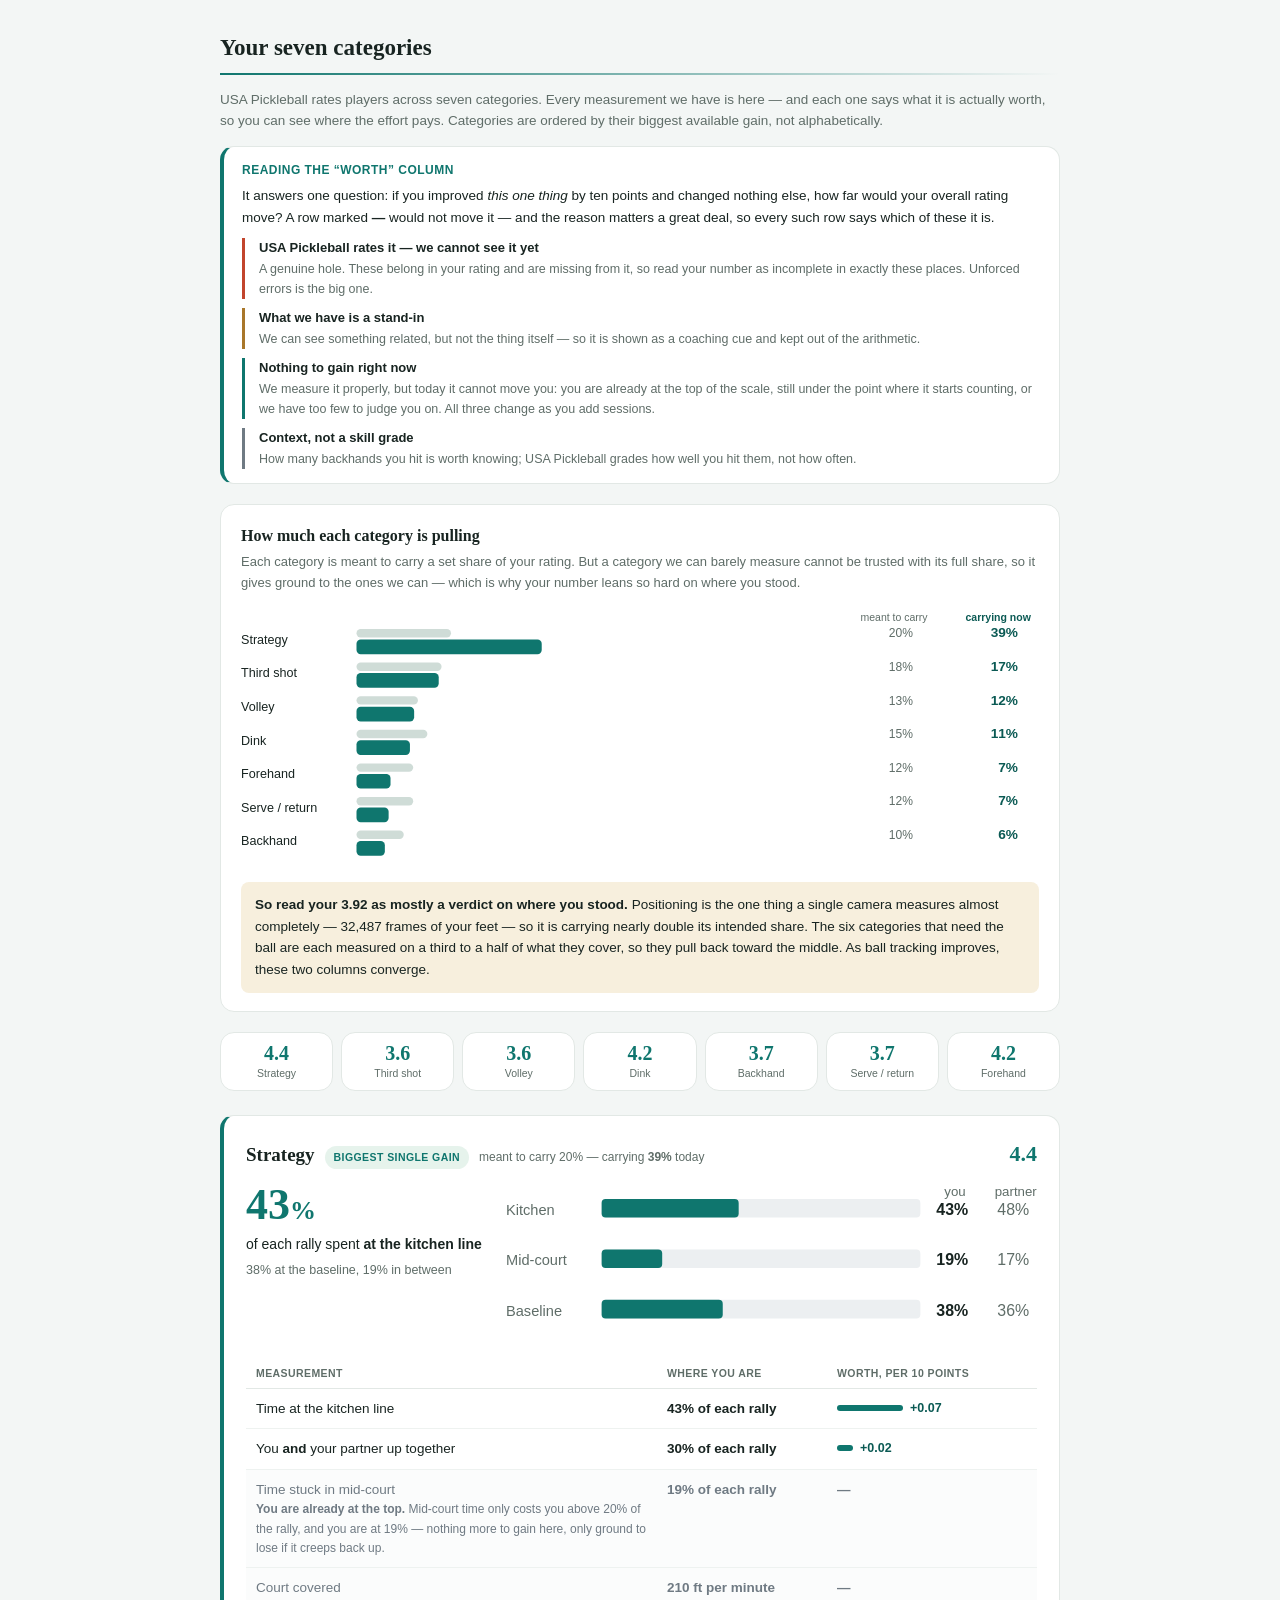
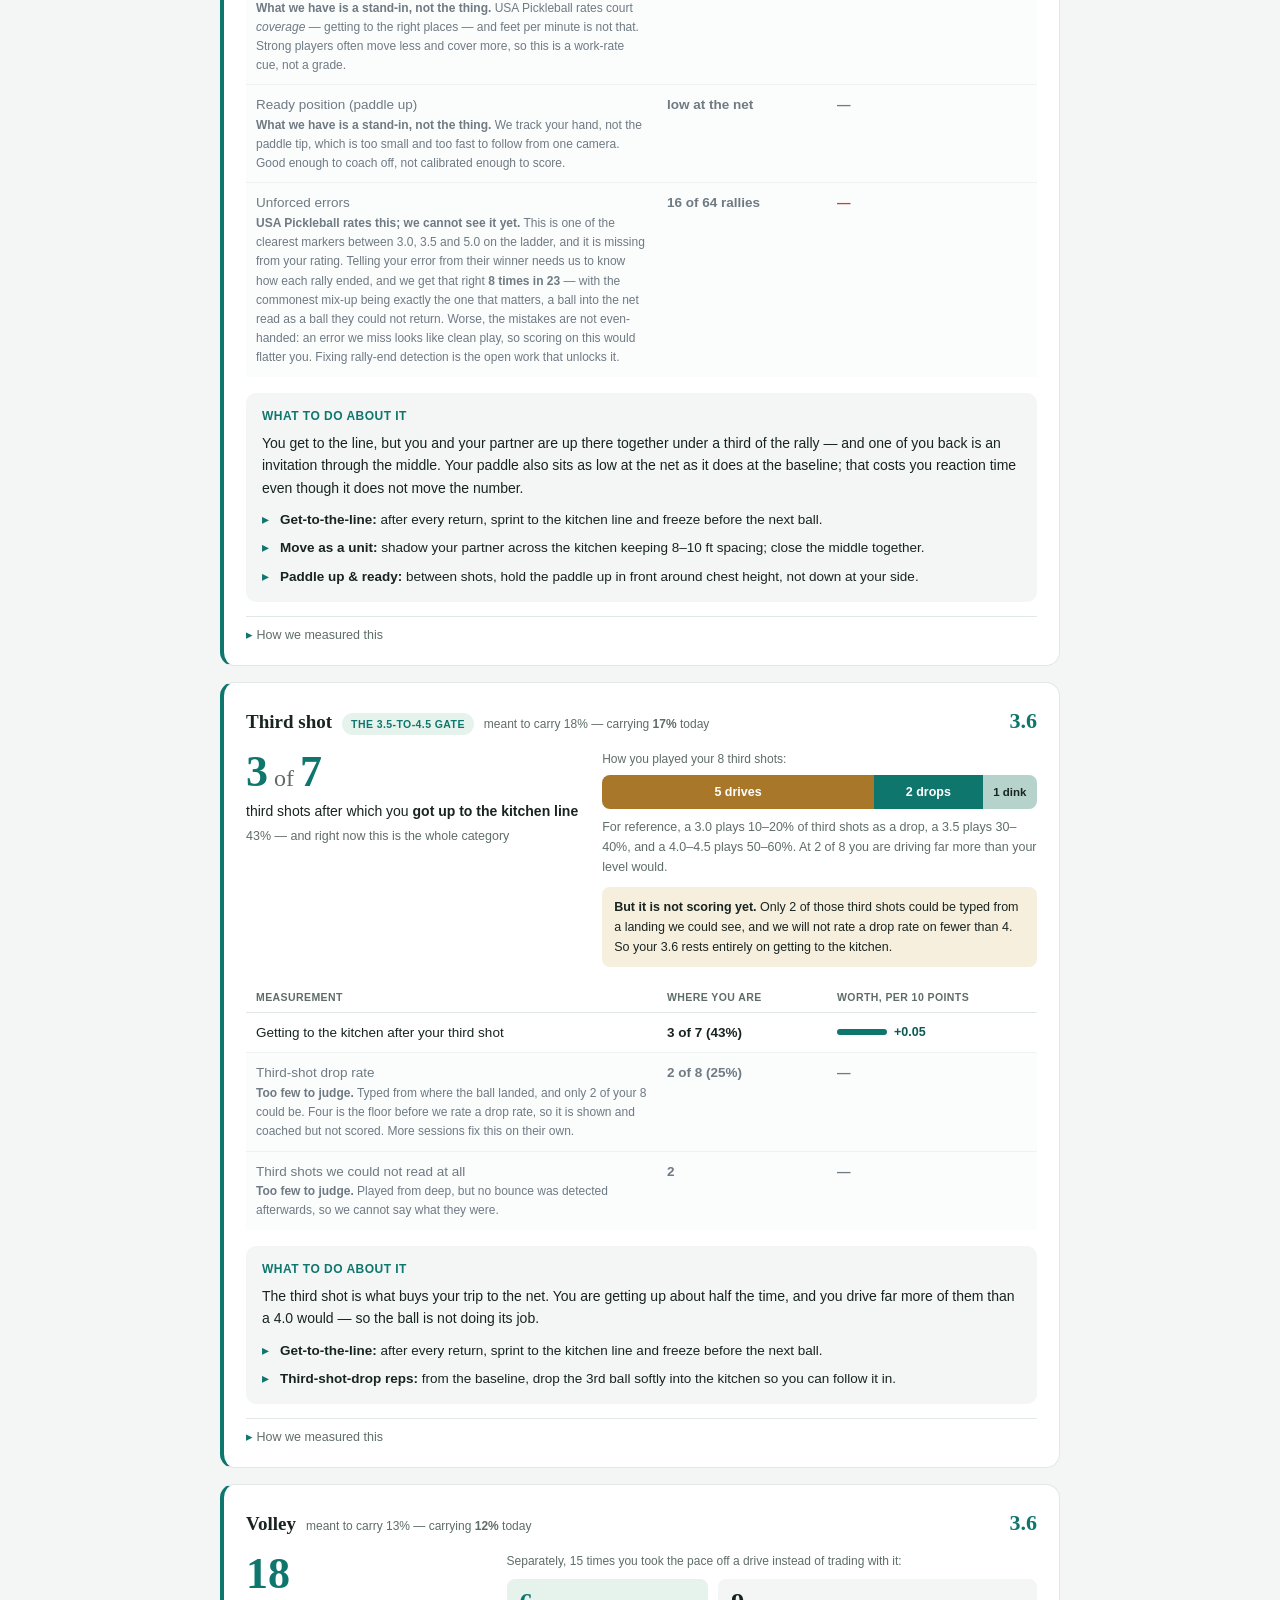
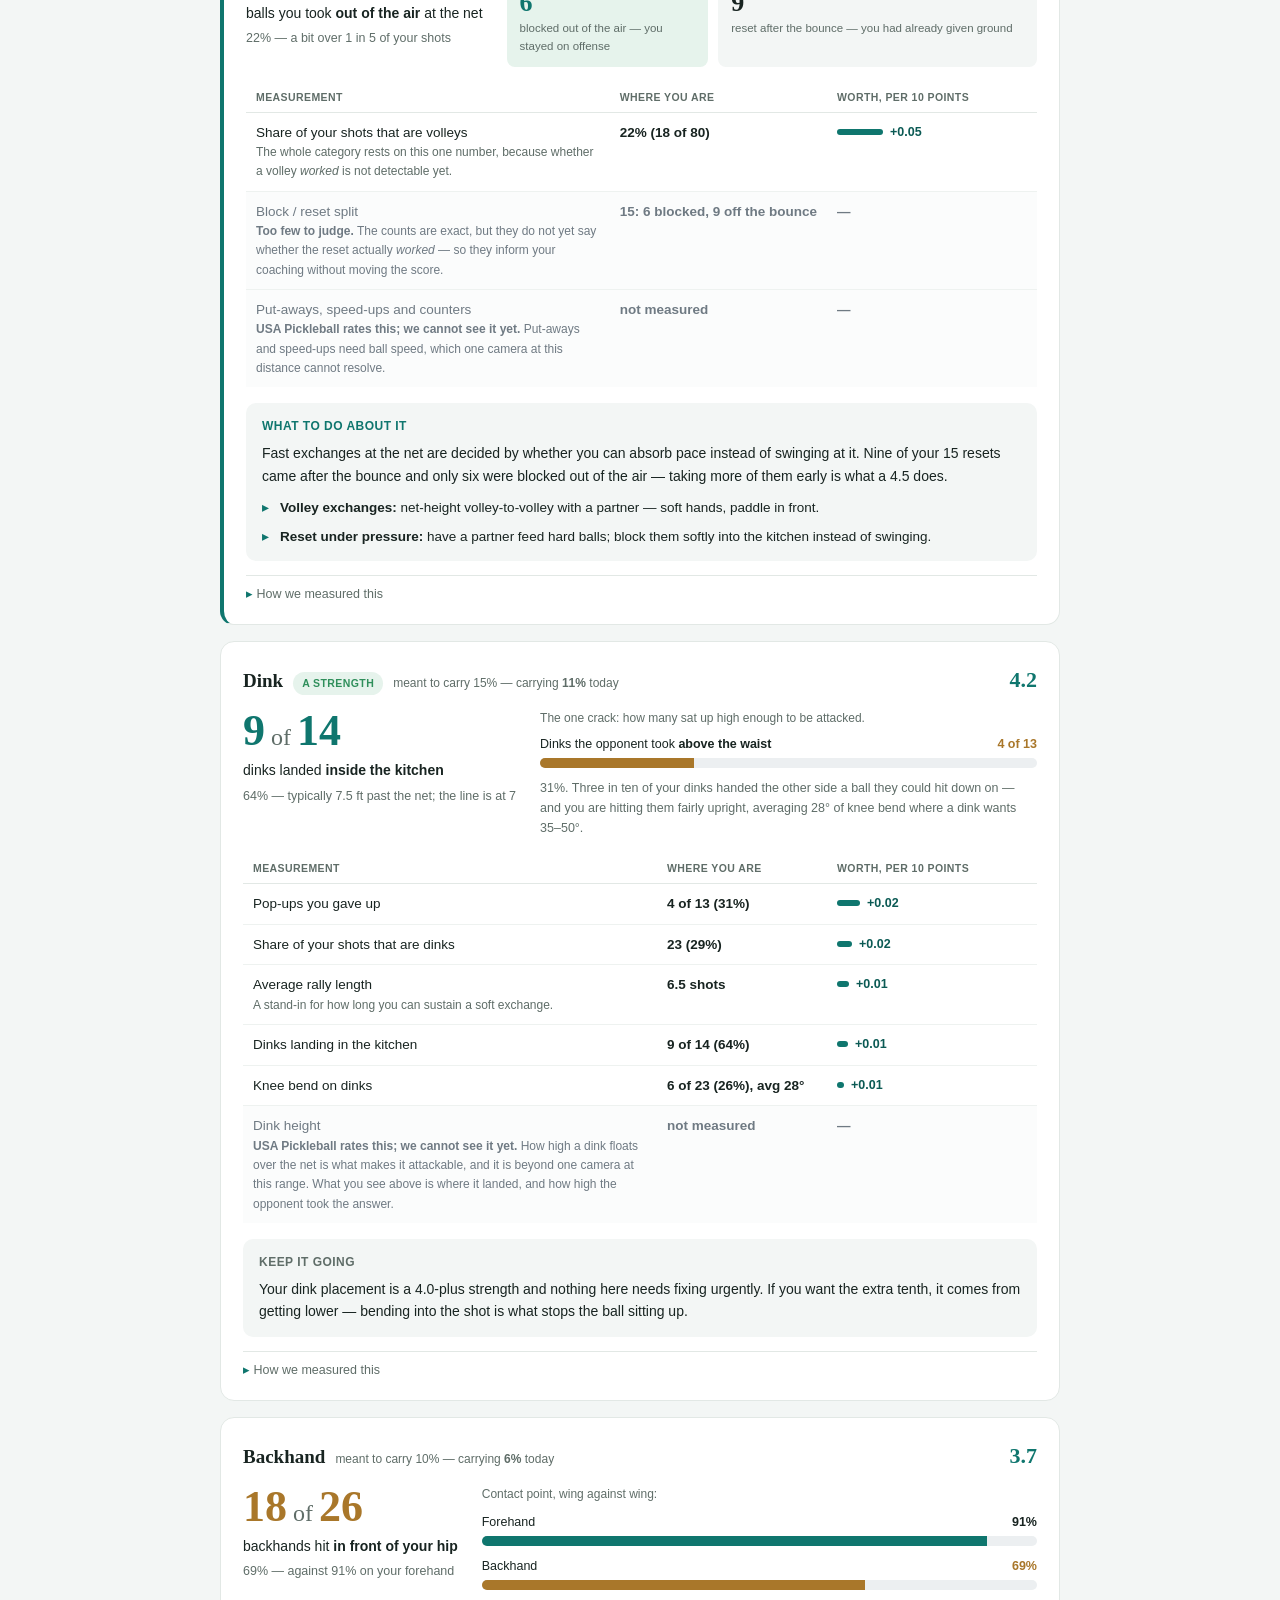
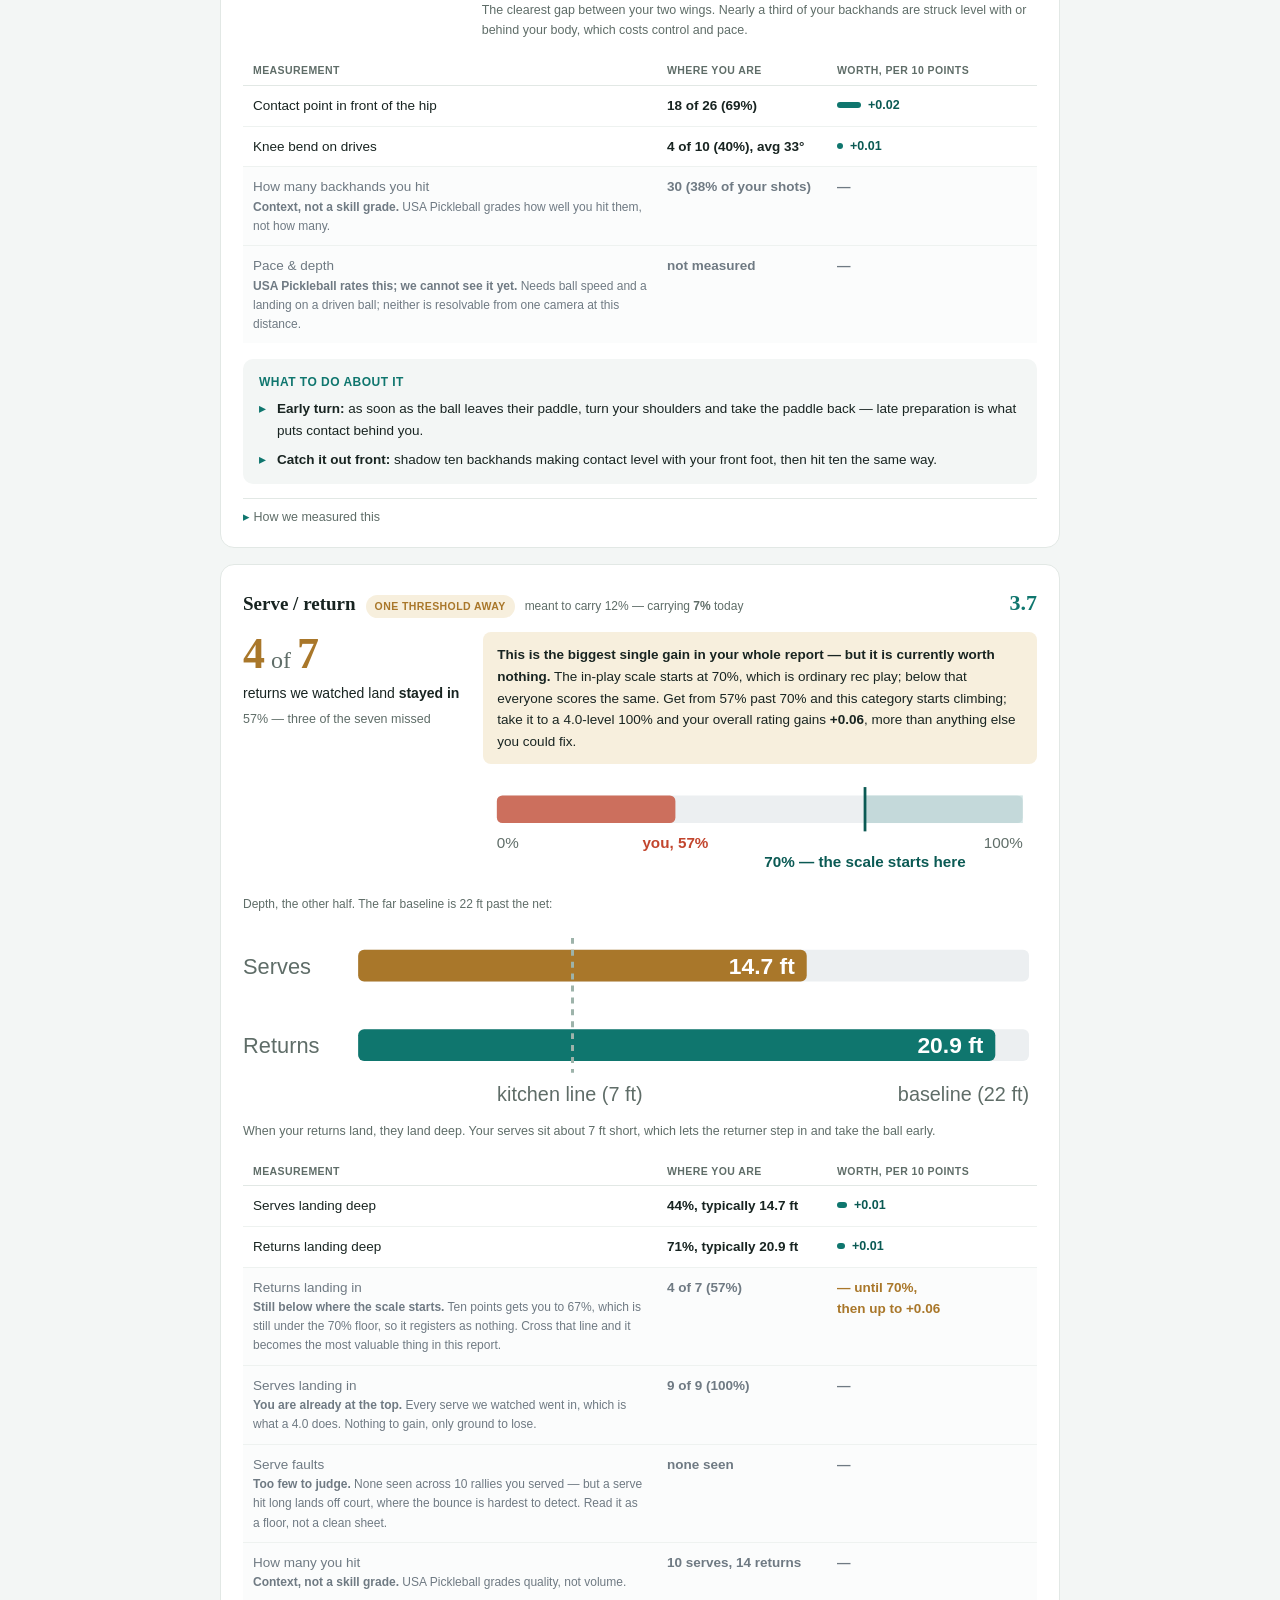
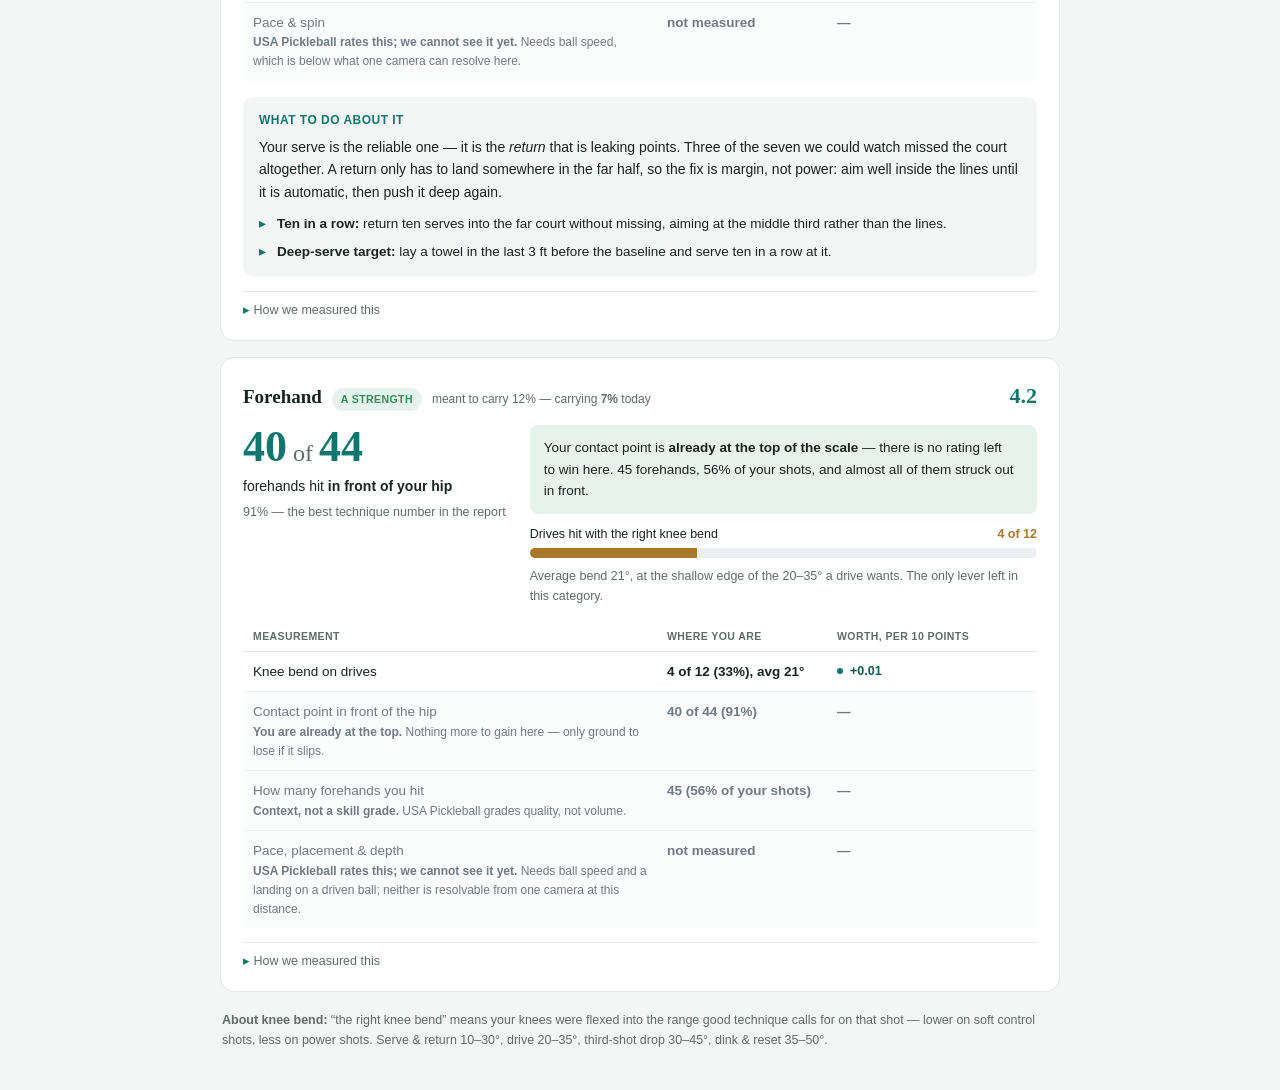
==== commit 73c7f673: "End a rally within 2s of its last shot, and ask the reviewer how each point ended Rally end time. en" ====
--- a/docs/design/Categories.dc.html
+++ b/docs/design/Categories.dc.html
@@ -122,7 +122,7 @@
 
   <!-- MAP -->
   <div style="display:grid; grid-template-columns:repeat(7, minmax(0,1fr)); gap:8px; margin-bottom:24px;">
-    <div class="card" style="padding:10px 6px; text-align:center;"><div class="serif num" style="font-size:20px; font-weight:600; color:#0f766e; line-height:1;">4.1</div><div style="font-size:10.5px; color:#5f6d68; margin-top:4px; line-height:1.3;">Strategy</div></div>
+    <div class="card" style="padding:10px 6px; text-align:center;"><div class="serif num" style="font-size:20px; font-weight:600; color:#0f766e; line-height:1;">4.4</div><div style="font-size:10.5px; color:#5f6d68; margin-top:4px; line-height:1.3;">Strategy</div></div>
     <div class="card" style="padding:10px 6px; text-align:center;"><div class="serif num" style="font-size:20px; font-weight:600; color:#0f766e; line-height:1;">3.6</div><div style="font-size:10.5px; color:#5f6d68; margin-top:4px; line-height:1.3;">Third shot</div></div>
     <div class="card" style="padding:10px 6px; text-align:center;"><div class="serif num" style="font-size:20px; font-weight:600; color:#0f766e; line-height:1;">3.6</div><div style="font-size:10.5px; color:#5f6d68; margin-top:4px; line-height:1.3;">Volley</div></div>
     <div class="card" style="padding:10px 6px; text-align:center;"><div class="serif num" style="font-size:20px; font-weight:600; color:#0f766e; line-height:1;">4.2</div><div style="font-size:10.5px; color:#5f6d68; margin-top:4px; line-height:1.3;">Dink</div></div>
@@ -137,14 +137,14 @@
       <h3 style="font-size:19px; margin:0; font-weight:600;">Strategy</h3>
       <span class="chip" style="color:#0f766e; background:#e6f3ec;">Biggest single gain</span>
       <span style="font-size:12px; color:#5f6d68;">meant to carry 20% &mdash; carrying <b>39%</b> today</span>
-      <span class="serif num" style="margin-left:auto; font-size:22px; font-weight:600; color:#0f766e;">4.1</span>
-    </div>
-
-    <div style="display:flex; flex-wrap:wrap; gap:24px; align-items:flex-start; margin-bottom:16px;">
-      <div style="min-width:180px;">
-        <div class="serif num" style="font-size:44px; font-weight:600; color:#0f766e; line-height:1;">37<span style="font-size:26px;">%</span></div>
+      <span class="serif num" style="margin-left:auto; font-size:22px; font-weight:600; color:#0f766e;">4.4</span>
+    </div>
+
+    <div style="display:flex; flex-wrap:wrap; gap:24px; align-items:flex-start; margin-bottom:16px;">
+      <div style="min-width:180px;">
+        <div class="serif num" style="font-size:44px; font-weight:600; color:#0f766e; line-height:1;">43<span style="font-size:26px;">%</span></div>
         <p style="margin:6px 0 0; font-size:14px; text-wrap:pretty;">of each rally spent <b>at the kitchen line</b></p>
-        <p style="margin:4px 0 0; color:#5f6d68; font-size:12.5px;">43% at the baseline, 20% in between</p>
+        <p style="margin:4px 0 0; color:#5f6d68; font-size:12.5px;">38% at the baseline, 19% in between</p>
       </div>
       <div style="flex:1; min-width:300px;">
         <svg viewBox="0 0 400 120" style="width:100%; height:auto; display:block;" role="img" aria-label="Your court time by zone against your partner's">
@@ -154,17 +154,17 @@
           </g>
           <g>
             <rect x="72" y="12" width="240" height="14" rx="3" fill="#eceff1"></rect>
-            <rect x="72" y="12" width="88.8" height="14" rx="3" fill="#0f766e"></rect>
+            <rect x="72" y="12" width="103.2" height="14" rx="3" fill="#0f766e"></rect>
             <rect x="72" y="50" width="240" height="14" rx="3" fill="#eceff1"></rect>
-            <rect x="72" y="50" width="48" height="14" rx="3" fill="#0f766e"></rect>
+            <rect x="72" y="50" width="45.6" height="14" rx="3" fill="#0f766e"></rect>
             <rect x="72" y="88" width="240" height="14" rx="3" fill="#eceff1"></rect>
-            <rect x="72" y="88" width="103.2" height="14" rx="3" fill="#0f766e"></rect>
+            <rect x="72" y="88" width="91.2" height="14" rx="3" fill="#0f766e"></rect>
           </g>
           <g font-family="-apple-system,Segoe UI,Roboto,Helvetica,Arial,sans-serif" font-size="12" font-weight="700" fill="#182421" text-anchor="middle">
-            <text x="336" y="24">37%</text><text x="336" y="62">20%</text><text x="336" y="100">43%</text>
+            <text x="336" y="24">43%</text><text x="336" y="62">19%</text><text x="336" y="100">38%</text>
           </g>
           <g font-family="-apple-system,Segoe UI,Roboto,Helvetica,Arial,sans-serif" font-size="12" fill="#5f6d68" text-anchor="middle">
-            <text x="382" y="24">42%</text><text x="382" y="62">18%</text><text x="382" y="100">40%</text>
+            <text x="382" y="24">48%</text><text x="382" y="62">17%</text><text x="382" y="100">36%</text>
           </g>
         </svg>
       </div>
@@ -173,18 +173,18 @@
     <table class="mt">
       <thead><tr><th>Measurement</th><th style="width:150px;">Where you are</th><th style="width:190px;">Worth, per 10 points</th></tr></thead>
       <tbody>
-        <tr><td>Time at the kitchen line</td><td class="v">37% of each rally</td><td><div class="lev"><i style="width:66px;"></i><b>+0.07</b></div></td></tr>
-        <tr><td>You <b>and</b> your partner up together</td><td class="v">25% of each rally</td><td><div class="lev"><i style="width:16px;"></i><b>+0.02</b></div></td></tr>
-        <tr><td>Time stuck in mid-court<div style="font-size:12px; color:#5f6d68;">You are right on the line where this starts to cost you &mdash; it bites above 20%.</div></td><td class="v">20% of each rally</td><td><div class="lev"><i style="width:4px;"></i><b>+0.01</b></div></td></tr>
-        <tr class="off"><td>Court covered<div style="font-size:12px;"><b>What we have is a stand-in, not the thing.</b> USA Pickleball rates court <i>coverage</i> &mdash; getting to the right places &mdash; and feet per minute is not that. Strong players often move less and cover more, so this is a work-rate cue, not a grade.</div></td><td class="v">221 ft per minute</td><td><b style="color:#6f7a83;">&mdash;</b></td></tr>
+        <tr><td>Time at the kitchen line</td><td class="v">43% of each rally</td><td><div class="lev"><i style="width:66px;"></i><b>+0.07</b></div></td></tr>
+        <tr><td>You <b>and</b> your partner up together</td><td class="v">30% of each rally</td><td><div class="lev"><i style="width:16px;"></i><b>+0.02</b></div></td></tr>
+        <tr class="off"><td>Time stuck in mid-court<div style="font-size:12px;"><b>You are already at the top.</b> Mid-court time only costs you above 20% of the rally, and you are at 19% &mdash; nothing more to gain here, only ground to lose if it creeps back up.</div></td><td class="v">19% of each rally</td><td><b style="color:#6f7a83;">&mdash;</b></td></tr>
+        <tr class="off"><td>Court covered<div style="font-size:12px;"><b>What we have is a stand-in, not the thing.</b> USA Pickleball rates court <i>coverage</i> &mdash; getting to the right places &mdash; and feet per minute is not that. Strong players often move less and cover more, so this is a work-rate cue, not a grade.</div></td><td class="v">210 ft per minute</td><td><b style="color:#6f7a83;">&mdash;</b></td></tr>
         <tr class="off"><td>Ready position (paddle up)<div style="font-size:12px;"><b>What we have is a stand-in, not the thing.</b> We track your hand, not the paddle tip, which is too small and too fast to follow from one camera. Good enough to coach off, not calibrated enough to score.</div></td><td class="v">low at the net</td><td><b style="color:#6f7a83;">&mdash;</b></td></tr>
-        <tr class="off" style="background:#fdf4f2;"><td>Unforced errors<div style="font-size:12px;"><b>USA Pickleball rates this; we cannot see it yet.</b> This is one of the clearest markers between 3.0, 3.5 and 5.0 on the ladder, and it is missing from your rating. Telling your error from their winner needs us to know how each rally ended, and we get that right <b>8 times in 23</b> &mdash; with the commonest mix-up being exactly the one that matters, a ball into the net read as a ball they could not return. Worse, the mistakes are not even-handed: an error we miss looks like clean play, so scoring on this would flatter you. Fixing rally-end detection is the open work that unlocks it.</div></td><td class="v">14 of 64 rallies</td><td><b style="color:#c2452d;">&mdash;</b></td></tr>
+        <tr class="off" style="background:#fdf4f2;"><td>Unforced errors<div style="font-size:12px;"><b>USA Pickleball rates this; we cannot see it yet.</b> This is one of the clearest markers between 3.0, 3.5 and 5.0 on the ladder, and it is missing from your rating. Telling your error from their winner needs us to know how each rally ended, and we get that right <b>8 times in 23</b> &mdash; with the commonest mix-up being exactly the one that matters, a ball into the net read as a ball they could not return. Worse, the mistakes are not even-handed: an error we miss looks like clean play, so scoring on this would flatter you. Fixing rally-end detection is the open work that unlocks it.</div></td><td class="v">16 of 64 rallies</td><td><b style="color:#c2452d;">&mdash;</b></td></tr>
       </tbody>
     </table>
 
     <div style="background:#f3f6f5; border-radius:10px; padding:14px 16px; margin-top:16px;">
       <div style="font-size:12px; font-weight:700; letter-spacing:.04em; text-transform:uppercase; color:#0f766e; margin-bottom:6px;">What to do about it</div>
-      <p style="margin:0 0 10px; font-size:14px; text-wrap:pretty;">You get to the line, but you and your partner are up there together only a quarter of the rally &mdash; and one of you back is an invitation through the middle. Your paddle also sits as low at the net as it does at the baseline; that costs you reaction time even though it does not move the number.</p>
+      <p style="margin:0 0 10px; font-size:14px; text-wrap:pretty;">You get to the line, but you and your partner are up there together under a third of the rally &mdash; and one of you back is an invitation through the middle. Your paddle also sits as low at the net as it does at the baseline; that costs you reaction time even though it does not move the number.</p>
       <div style="display:flex; flex-direction:column; gap:7px;">
         <div class="drill"><span>&#9656;</span><b>Get-to-the-line:</b> after every return, sprint to the kitchen line and freeze before the next ball.</div>
         <div class="drill"><span>&#9656;</span><b>Move as a unit:</b> shadow your partner across the kitchen keeping 8&ndash;10 ft spacing; close the middle together.</div>
@@ -205,7 +205,7 @@
           <span style="font-size:12.5px; color:#5f6d68;"><span style="color:#0f766e;">&#9675;</span> Resets under pressure</span>
           <span style="font-size:12.5px; color:#5f6d68;"><span style="color:#0f766e;">&#9675;</span> Unforced errors</span>
         </div>
-        <p style="margin:0 0 6px; font-size:12.5px; color:#5f6d68;">Position is read from your front foot, during live rallies only &mdash; standing about between points is excluded. 32,487 frames of you across the six sessions, which is why this is the most solid category in the report.</p>
+        <p style="margin:0 0 6px; font-size:12.5px; color:#5f6d68;">Position is read from your front foot, during live rallies only &mdash; standing about between points is excluded. 26,257 frames of you across the six sessions, which is why this is the most solid category in the report.</p>
         <p style="margin:0; font-size:12.5px; color:#5f6d68;">Paddle height is really <i>hand</i> height: at the kitchen your hands sit around the waist, the same as at the baseline, where they should be carried higher at the net and lower as you move back.</p>
       </div>
     </details>
